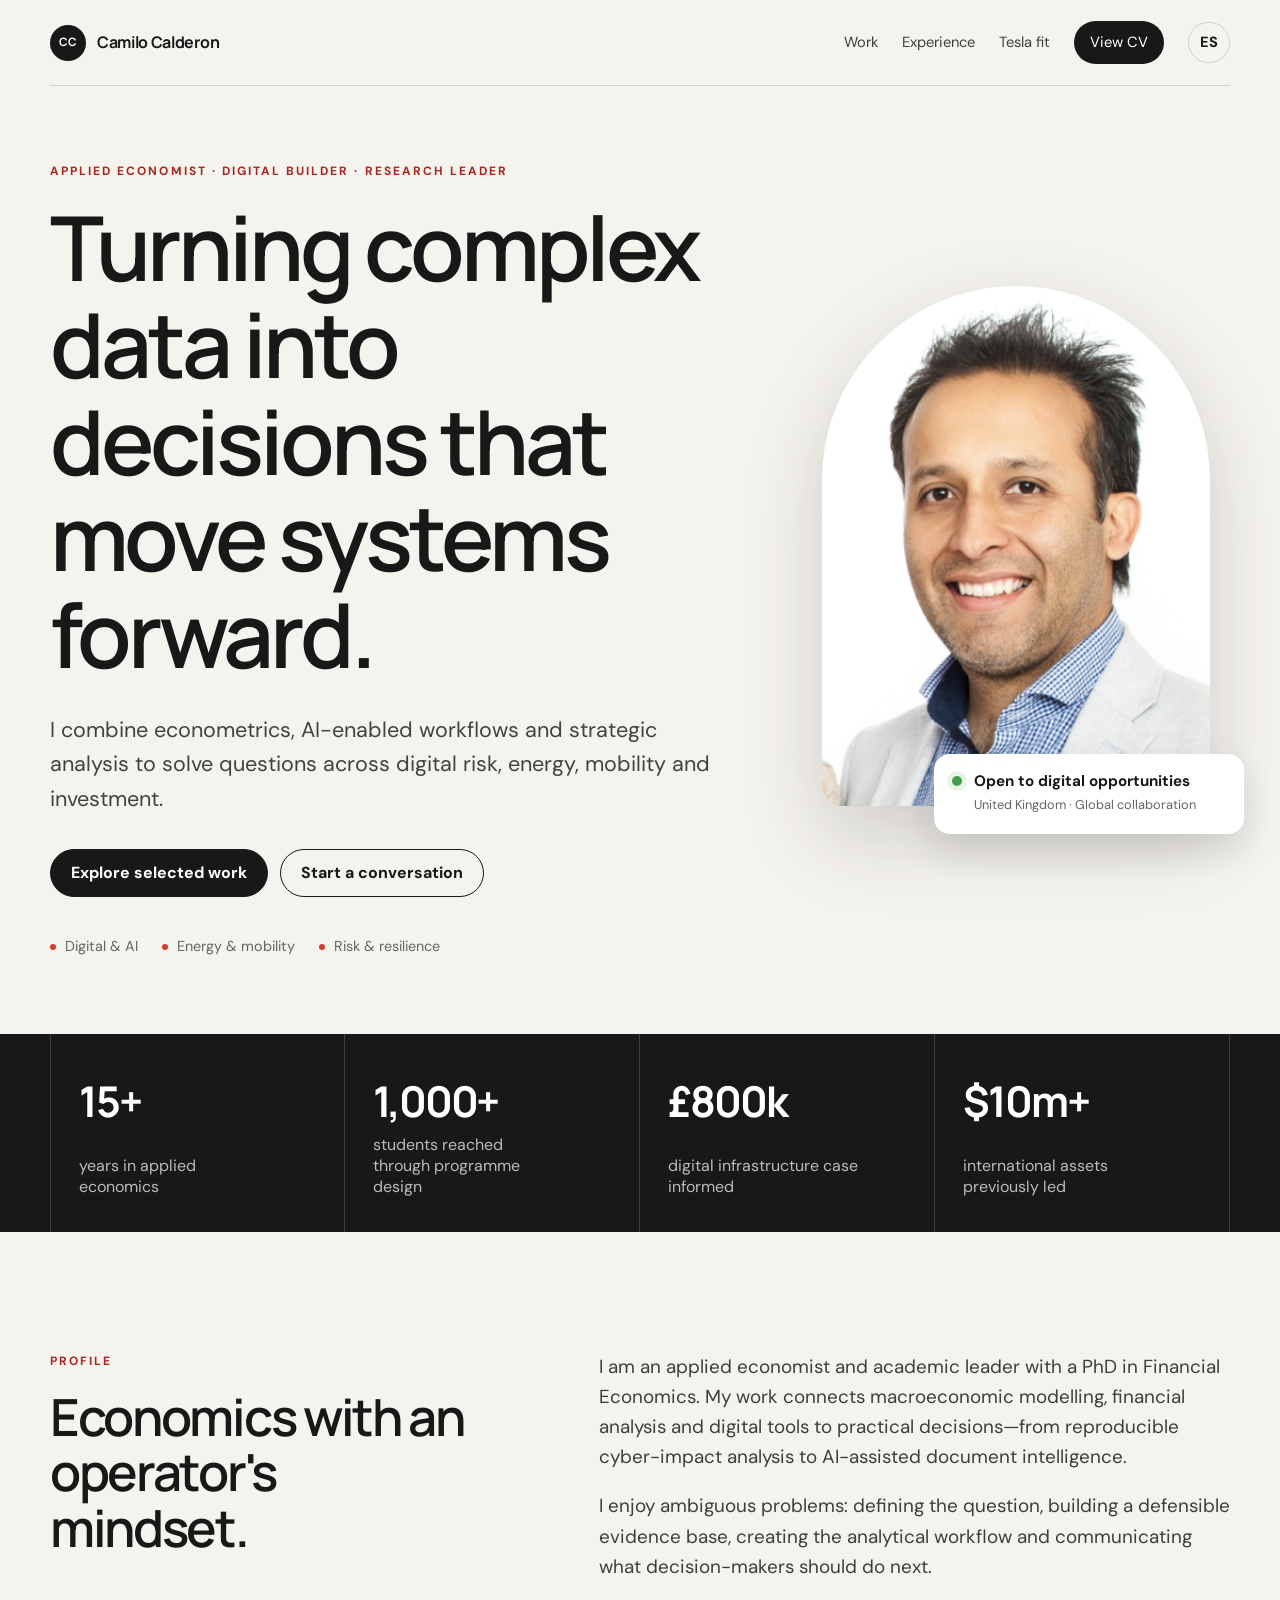
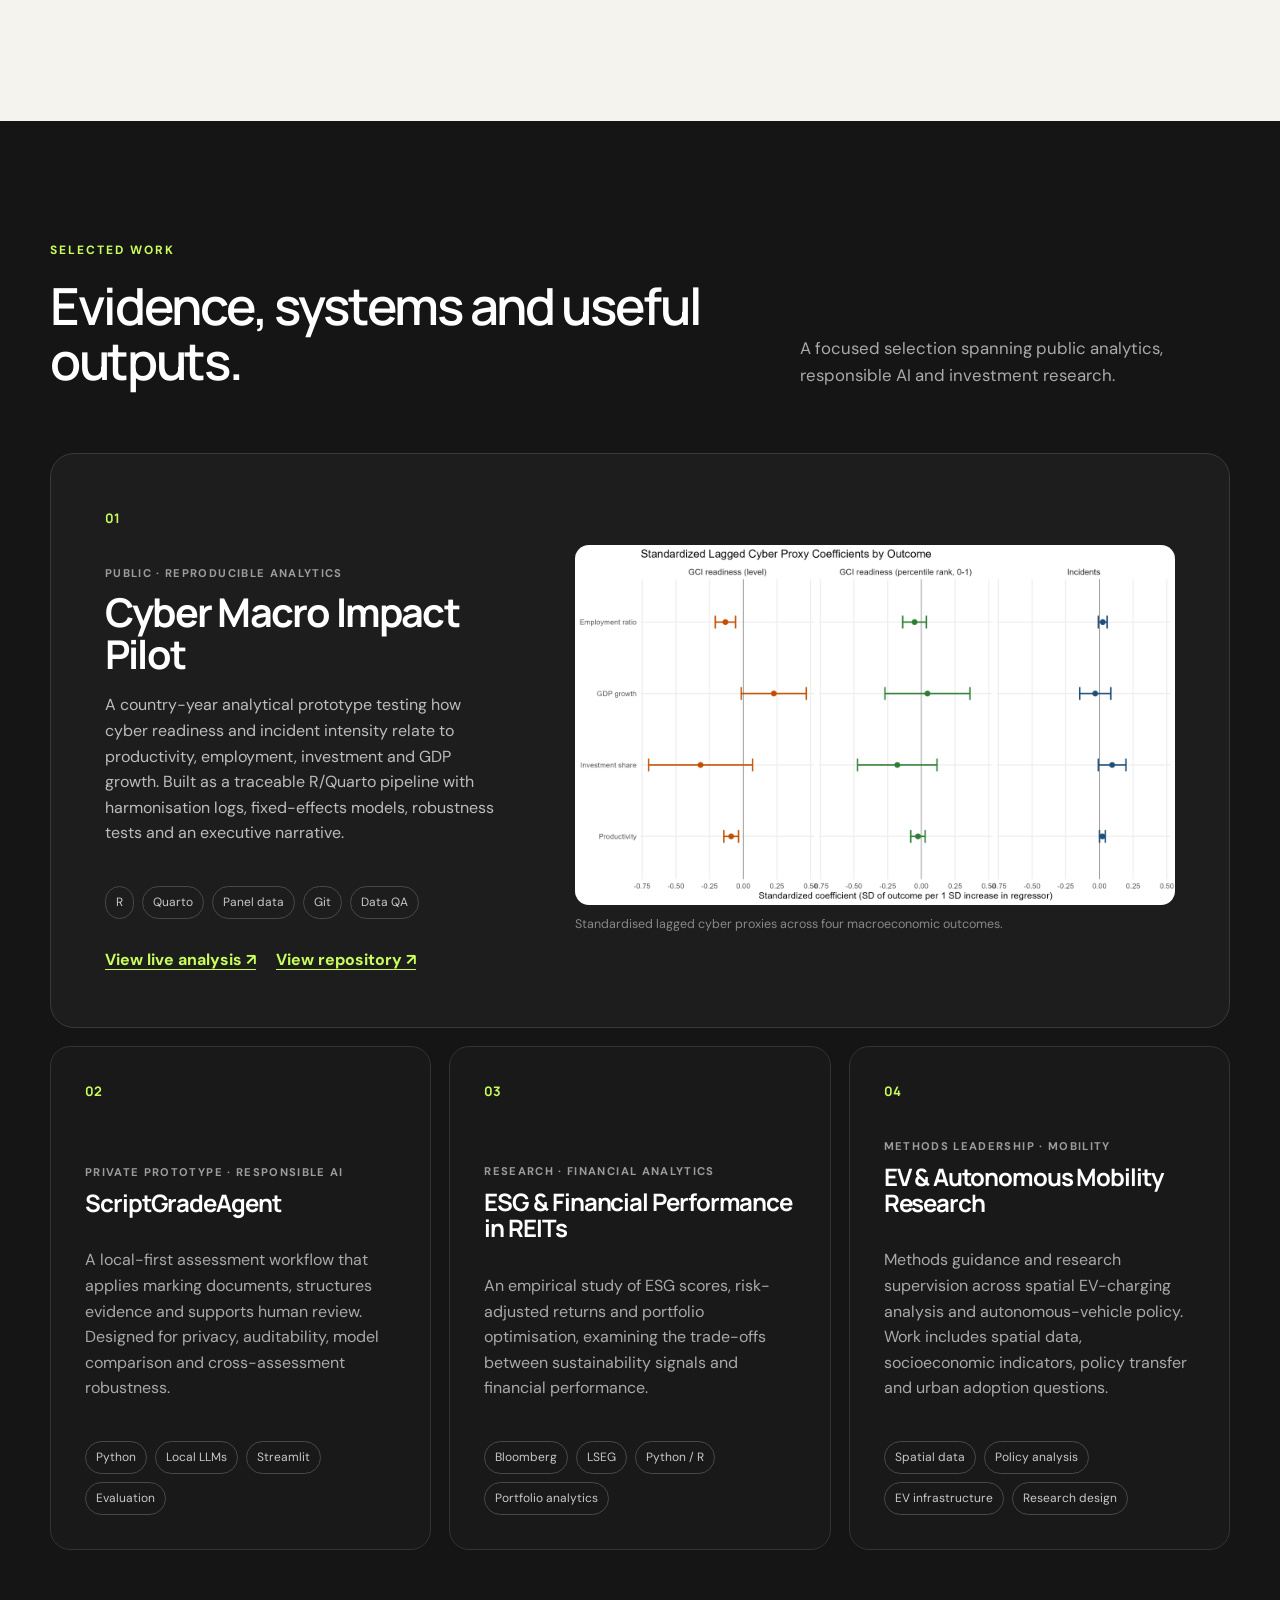
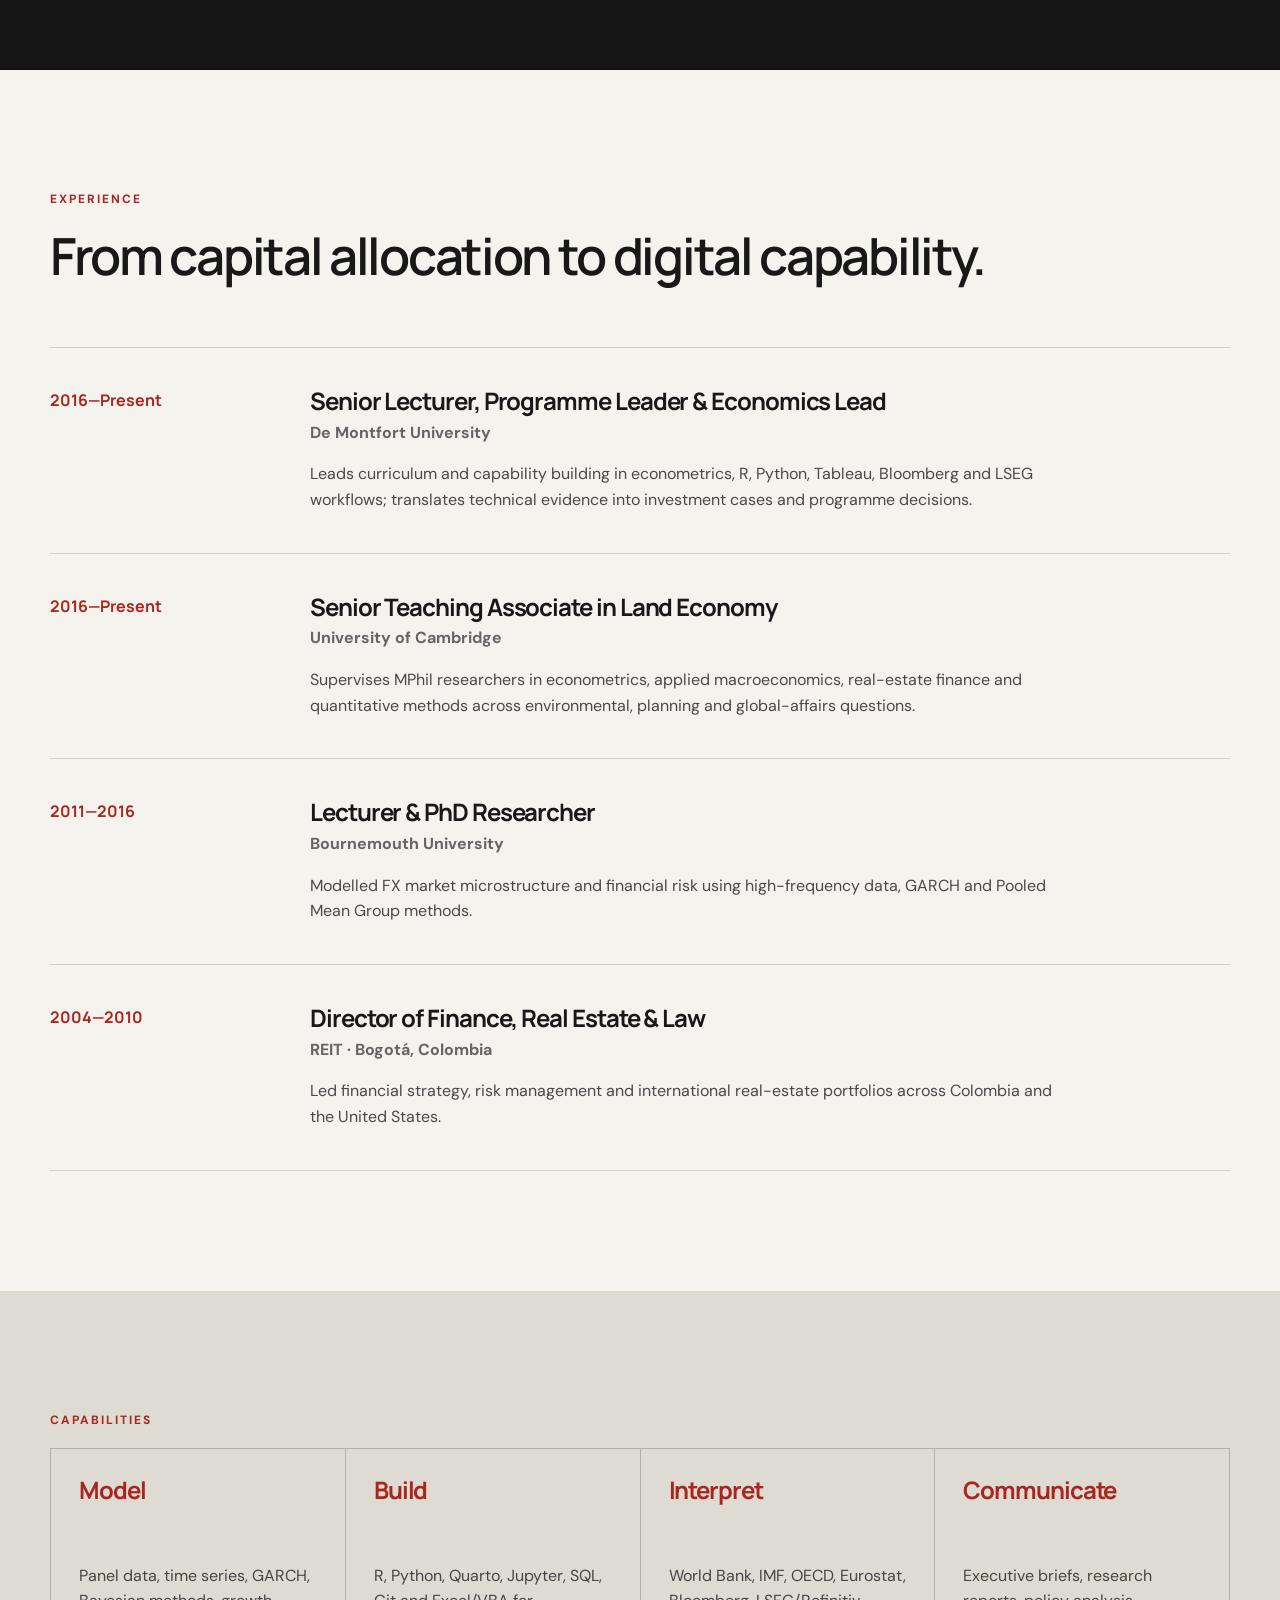
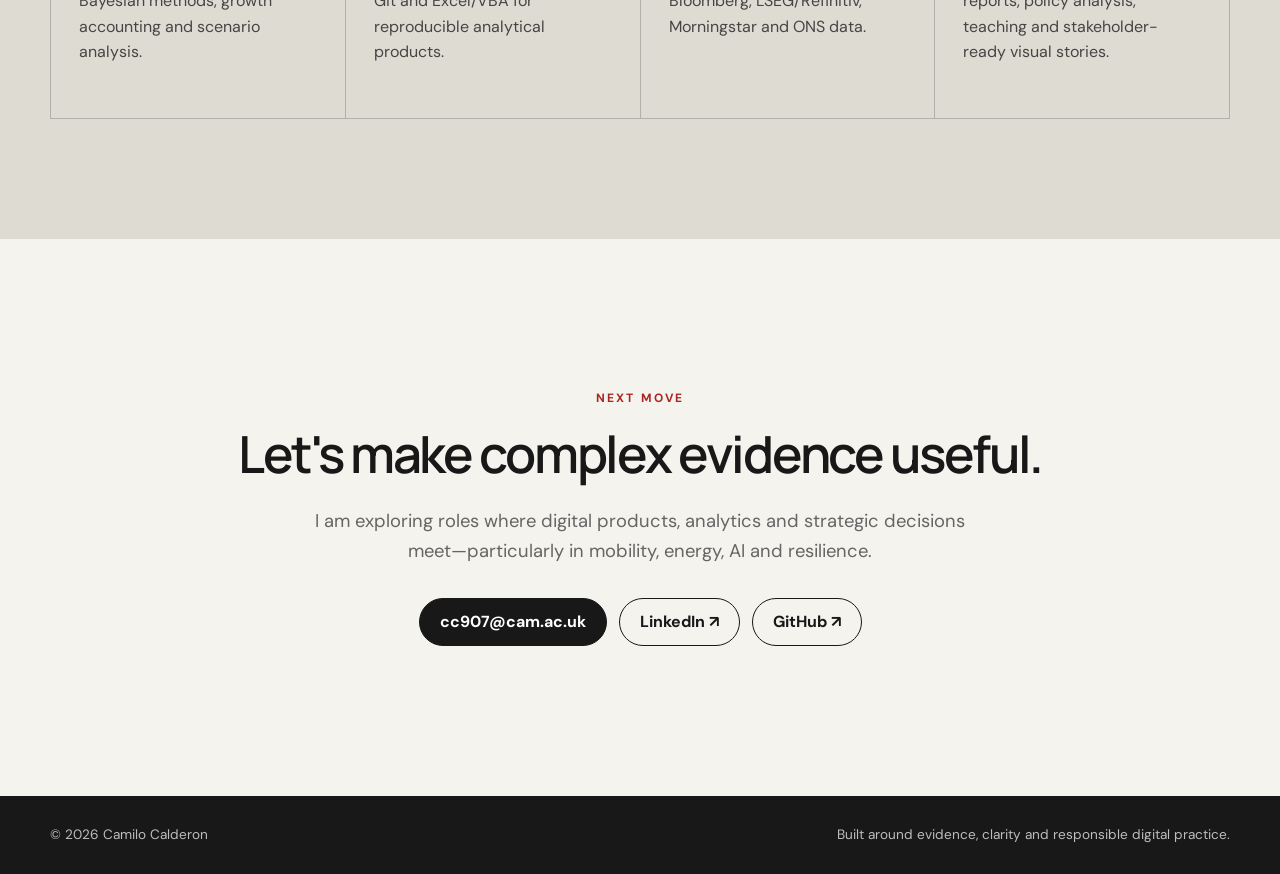
==== index.html @ b181915b "Publish digital portfolio" ====
<!doctype html>
<html lang="en">
<head>
  <meta charset="utf-8">
  <meta name="viewport" content="width=device-width, initial-scale=1">
  <meta name="description" content="Dr Camilo Calderon's portfolio in applied economics, digital analytics, AI, cyber resilience, energy and mobility.">
  <meta name="theme-color" content="#151515">
  <title>Dr Camilo Calderon | Applied Economics & Digital Analytics</title>
  <link rel="preconnect" href="https://fonts.googleapis.com">
  <link rel="preconnect" href="https://fonts.gstatic.com" crossorigin>
  <link href="https://fonts.googleapis.com/css2?family=DM+Sans:wght@400;500;600;700&family=Manrope:wght@500;600;700&display=swap" rel="stylesheet">
  <link rel="stylesheet" href="styles.css">
  <script src="script.js" defer></script>
</head>
<body>
  <a class="skip-link" href="#main">Skip to content</a>
  <header class="site-header">
    <a class="wordmark" href="index.html" aria-label="Camilo Calderon home"><span>CC</span> Camilo Calderon</a>
    <nav aria-label="Primary navigation">
      <a href="#work" data-en="Work" data-es="Proyectos">Work</a>
      <a href="#experience" data-en="Experience" data-es="Experiencia">Experience</a>
      <a href="tesla.html" data-en="Tesla fit" data-es="Perfil para Tesla">Tesla fit</a>
      <a class="nav-cta" href="assets/camilo-calderon-digital-cv.pdf" target="_blank" rel="noopener" data-en="View CV" data-es="Ver CV">View CV</a>
      <button class="language-toggle" type="button" aria-label="Switch language" data-language-toggle>ES</button>
    </nav>
  </header>

  <main id="main">
    <section class="hero shell">
      <div class="hero-copy reveal">
        <p class="eyebrow" data-en="Applied economist · Digital builder · Research leader" data-es="Economista aplicado · Creador digital · Líder de investigación">Applied economist · Digital builder · Research leader</p>
        <h1 data-en="Turning complex data into decisions that move systems forward." data-es="Convierto datos complejos en decisiones que hacen avanzar los sistemas.">Turning complex data into decisions that move systems forward.</h1>
        <p class="hero-intro" data-en="I combine econometrics, AI-enabled workflows and strategic analysis to solve questions across digital risk, energy, mobility and investment." data-es="Combino econometría, flujos de trabajo con IA y análisis estratégico para resolver retos de riesgo digital, energía, movilidad e inversión.">I combine econometrics, AI-enabled workflows and strategic analysis to solve questions across digital risk, energy, mobility and investment.</p>
        <div class="button-row">
          <a class="button primary" href="#work" data-en="Explore selected work" data-es="Explorar proyectos">Explore selected work</a>
          <a class="button secondary" href="mailto:cc907@cam.ac.uk" data-en="Start a conversation" data-es="Iniciar una conversación">Start a conversation</a>
        </div>
        <ul class="signal-list" aria-label="Focus areas">
          <li data-en="Digital & AI" data-es="Digital e IA">Digital & AI</li>
          <li data-en="Energy & mobility" data-es="Energía y movilidad">Energy & mobility</li>
          <li data-en="Risk & resilience" data-es="Riesgo y resiliencia">Risk & resilience</li>
        </ul>
      </div>
      <div class="portrait-wrap reveal">
        <div class="portrait-frame">
          <img src="assets/camilo-calderon.png" alt="Portrait of Dr Camilo Calderon" width="732" height="976">
        </div>
        <div class="availability-card">
          <span class="status-dot" aria-hidden="true"></span>
          <div>
            <strong data-en="Open to digital opportunities" data-es="Disponible para oportunidades digitales">Open to digital opportunities</strong>
            <span data-en="United Kingdom · Global collaboration" data-es="Reino Unido · Colaboración global">United Kingdom · Global collaboration</span>
          </div>
        </div>
      </div>
    </section>

    <section class="proof-band" aria-label="Career highlights">
      <div class="shell proof-grid">
        <div><strong>15+</strong><span data-en="years in applied economics" data-es="años en economía aplicada">years in applied economics</span></div>
        <div><strong>1,000+</strong><span data-en="students reached through programme design" data-es="estudiantes alcanzados mediante diseño curricular">students reached through programme design</span></div>
        <div><strong>£800k</strong><span data-en="digital infrastructure case informed" data-es="caso de inversión digital respaldado">digital infrastructure case informed</span></div>
        <div><strong>$10m+</strong><span data-en="international assets previously led" data-es="activos internacionales gestionados">international assets previously led</span></div>
      </div>
    </section>

    <section class="section shell split-intro" id="about">
      <div>
        <p class="eyebrow" data-en="Profile" data-es="Perfil">Profile</p>
        <h2 data-en="Economics with an operator's mindset." data-es="Economía con mentalidad de ejecución.">Economics with an operator's mindset.</h2>
      </div>
      <div class="body-copy">
        <p data-en="I am an applied economist and academic leader with a PhD in Financial Economics. My work connects macroeconomic modelling, financial analysis and digital tools to practical decisions—from reproducible cyber-impact analysis to AI-assisted document intelligence." data-es="Soy economista aplicado y líder académico con doctorado en Economía Financiera. Mi trabajo conecta la modelización macroeconómica, el análisis financiero y las herramientas digitales con decisiones prácticas: desde análisis reproducibles del impacto cibernético hasta inteligencia documental asistida por IA.">I am an applied economist and academic leader with a PhD in Financial Economics. My work connects macroeconomic modelling, financial analysis and digital tools to practical decisions—from reproducible cyber-impact analysis to AI-assisted document intelligence.</p>
        <p data-en="I enjoy ambiguous problems: defining the question, building a defensible evidence base, creating the analytical workflow and communicating what decision-makers should do next." data-es="Disfruto los problemas ambiguos: definir la pregunta, construir una base de evidencia sólida, crear el flujo analítico y comunicar qué deberían hacer a continuación quienes toman decisiones.">I enjoy ambiguous problems: defining the question, building a defensible evidence base, creating the analytical workflow and communicating what decision-makers should do next.</p>
      </div>
    </section>

    <section class="section section-dark" id="work">
      <div class="shell">
        <div class="section-heading">
          <div>
            <p class="eyebrow" data-en="Selected work" data-es="Proyectos seleccionados">Selected work</p>
            <h2 data-en="Evidence, systems and useful outputs." data-es="Evidencia, sistemas y resultados útiles.">Evidence, systems and useful outputs.</h2>
          </div>
          <p data-en="A focused selection spanning public analytics, responsible AI and investment research." data-es="Una selección enfocada en análisis público, IA responsable e investigación de inversiones.">A focused selection spanning public analytics, responsible AI and investment research.</p>
        </div>

        <article class="featured-project">
          <div class="project-copy">
            <span class="project-number">01</span>
            <p class="project-kicker" data-en="Public · Reproducible analytics" data-es="Público · Análisis reproducible">Public · Reproducible analytics</p>
            <h3>Cyber Macro Impact Pilot</h3>
            <p data-en="A country-year analytical prototype testing how cyber readiness and incident intensity relate to productivity, employment, investment and GDP growth. Built as a traceable R/Quarto pipeline with harmonisation logs, fixed-effects models, robustness tests and an executive narrative." data-es="Un prototipo analítico por país y año que estudia cómo la preparación cibernética y la intensidad de incidentes se relacionan con productividad, empleo, inversión y crecimiento del PIB. Construido en R/Quarto con trazabilidad, modelos de efectos fijos, pruebas de robustez y narrativa ejecutiva.">A country-year analytical prototype testing how cyber readiness and incident intensity relate to productivity, employment, investment and GDP growth. Built as a traceable R/Quarto pipeline with harmonisation logs, fixed-effects models, robustness tests and an executive narrative.</p>
            <ul class="tag-list"><li>R</li><li>Quarto</li><li>Panel data</li><li>Git</li><li>Data QA</li></ul>
            <div class="text-links">
              <a href="https://calderon777.github.io/a-cyber-macro-impact-pilot/report.html" target="_blank" rel="noopener" data-en="View live analysis ↗" data-es="Ver análisis en línea ↗">View live analysis ↗</a>
              <a href="https://github.com/calderon777/a-cyber-macro-impact-pilot" target="_blank" rel="noopener" data-en="View repository ↗" data-es="Ver repositorio ↗">View repository ↗</a>
            </div>
          </div>
          <figure class="project-visual">
            <img src="assets/cyber-macro-coefficients.png" alt="Coefficient plot comparing cyber readiness and incidents with macroeconomic outcomes" loading="lazy">
            <figcaption data-en="Standardised lagged cyber proxies across four macroeconomic outcomes." data-es="Indicadores cibernéticos rezagados y estandarizados para cuatro resultados macroeconómicos.">Standardised lagged cyber proxies across four macroeconomic outcomes.</figcaption>
          </figure>
        </article>

        <div class="project-grid">
          <article class="project-card">
            <span class="project-number">02</span>
            <p class="project-kicker" data-en="Private prototype · Responsible AI" data-es="Prototipo privado · IA responsable">Private prototype · Responsible AI</p>
            <h3>ScriptGradeAgent</h3>
            <p data-en="A local-first assessment workflow that applies marking documents, structures evidence and supports human review. Designed for privacy, auditability, model comparison and cross-assessment robustness." data-es="Un flujo local de evaluación que aplica criterios de calificación, estructura evidencia y apoya la revisión humana. Diseñado para privacidad, auditabilidad, comparación de modelos y robustez entre evaluaciones.">A local-first assessment workflow that applies marking documents, structures evidence and supports human review. Designed for privacy, auditability, model comparison and cross-assessment robustness.</p>
            <ul class="tag-list"><li>Python</li><li>Local LLMs</li><li>Streamlit</li><li>Evaluation</li></ul>
          </article>
          <article class="project-card">
            <span class="project-number">03</span>
            <p class="project-kicker" data-en="Research · Financial analytics" data-es="Investigación · Análisis financiero">Research · Financial analytics</p>
            <h3 data-en="ESG & Financial Performance in REITs" data-es="ESG y desempeño financiero en REITs">ESG & Financial Performance in REITs</h3>
            <p data-en="An empirical study of ESG scores, risk-adjusted returns and portfolio optimisation, examining the trade-offs between sustainability signals and financial performance." data-es="Un estudio empírico sobre puntuaciones ESG, rendimientos ajustados por riesgo y optimización de portafolios, que examina los compromisos entre sostenibilidad y desempeño financiero.">An empirical study of ESG scores, risk-adjusted returns and portfolio optimisation, examining the trade-offs between sustainability signals and financial performance.</p>
            <ul class="tag-list"><li>Bloomberg</li><li>LSEG</li><li>Python / R</li><li>Portfolio analytics</li></ul>
          </article>
          <article class="project-card">
            <span class="project-number">04</span>
            <p class="project-kicker" data-en="Methods leadership · Mobility" data-es="Liderazgo metodológico · Movilidad">Methods leadership · Mobility</p>
            <h3 data-en="EV & Autonomous Mobility Research" data-es="Investigación en vehículos eléctricos y movilidad autónoma">EV & Autonomous Mobility Research</h3>
            <p data-en="Methods guidance and research supervision across spatial EV-charging analysis and autonomous-vehicle policy. Work includes spatial data, socioeconomic indicators, policy transfer and urban adoption questions." data-es="Orientación metodológica y supervisión de investigación sobre análisis espacial de carga de vehículos eléctricos y políticas de vehículos autónomos. Incluye datos espaciales, indicadores socioeconómicos, transferencia de políticas y adopción urbana.">Methods guidance and research supervision across spatial EV-charging analysis and autonomous-vehicle policy. Work includes spatial data, socioeconomic indicators, policy transfer and urban adoption questions.</p>
            <ul class="tag-list"><li>Spatial data</li><li>Policy analysis</li><li>EV infrastructure</li><li>Research design</li></ul>
          </article>
        </div>
      </div>
    </section>

    <section class="section shell" id="experience">
      <div class="section-heading light-heading">
        <div>
          <p class="eyebrow" data-en="Experience" data-es="Experiencia">Experience</p>
          <h2 data-en="From capital allocation to digital capability." data-es="De la asignación de capital a la capacidad digital.">From capital allocation to digital capability.</h2>
        </div>
      </div>
      <div class="timeline">
        <article>
          <div class="timeline-date">2016—<span data-en="Present" data-es="Actualidad">Present</span></div>
          <div><h3 data-en="Senior Lecturer, Programme Leader & Economics Lead" data-es="Profesor titular, director de programa y líder de Economía">Senior Lecturer, Programme Leader & Economics Lead</h3><p>De Montfort University</p><p data-en="Leads curriculum and capability building in econometrics, R, Python, Tableau, Bloomberg and LSEG workflows; translates technical evidence into investment cases and programme decisions." data-es="Lidera el diseño curricular y el desarrollo de capacidades en econometría, R, Python, Tableau, Bloomberg y LSEG; convierte evidencia técnica en casos de inversión y decisiones de programa.">Leads curriculum and capability building in econometrics, R, Python, Tableau, Bloomberg and LSEG workflows; translates technical evidence into investment cases and programme decisions.</p></div>
        </article>
        <article>
          <div class="timeline-date">2016—<span data-en="Present" data-es="Actualidad">Present</span></div>
          <div><h3 data-en="Senior Teaching Associate in Land Economy" data-es="Profesor asociado sénior en Economía del Suelo">Senior Teaching Associate in Land Economy</h3><p>University of Cambridge</p><p data-en="Supervises MPhil researchers in econometrics, applied macroeconomics, real-estate finance and quantitative methods across environmental, planning and global-affairs questions." data-es="Supervisa investigadores de MPhil en econometría, macroeconomía aplicada, finanzas inmobiliarias y métodos cuantitativos en temas ambientales, urbanos y globales.">Supervises MPhil researchers in econometrics, applied macroeconomics, real-estate finance and quantitative methods across environmental, planning and global-affairs questions.</p></div>
        </article>
        <article>
          <div class="timeline-date">2011—2016</div>
          <div><h3 data-en="Lecturer & PhD Researcher" data-es="Profesor e investigador doctoral">Lecturer & PhD Researcher</h3><p>Bournemouth University</p><p data-en="Modelled FX market microstructure and financial risk using high-frequency data, GARCH and Pooled Mean Group methods." data-es="Modeló microestructura de mercados cambiarios y riesgo financiero con datos de alta frecuencia y métodos GARCH y Pooled Mean Group.">Modelled FX market microstructure and financial risk using high-frequency data, GARCH and Pooled Mean Group methods.</p></div>
        </article>
        <article>
          <div class="timeline-date">2004—2010</div>
          <div><h3 data-en="Director of Finance, Real Estate & Law" data-es="Director de Finanzas, Bienes Raíces y Asuntos Legales">Director of Finance, Real Estate & Law</h3><p>REIT · Bogotá, Colombia</p><p data-en="Led financial strategy, risk management and international real-estate portfolios across Colombia and the United States." data-es="Lideró estrategia financiera, gestión de riesgos y portafolios inmobiliarios internacionales en Colombia y Estados Unidos.">Led financial strategy, risk management and international real-estate portfolios across Colombia and the United States.</p></div>
        </article>
      </div>
    </section>

    <section class="section capability-section">
      <div class="shell">
        <p class="eyebrow" data-en="Capabilities" data-es="Capacidades">Capabilities</p>
        <div class="capability-grid">
          <div><h3 data-en="Model" data-es="Modelar">Model</h3><p data-en="Panel data, time series, GARCH, Bayesian methods, growth accounting and scenario analysis." data-es="Datos de panel, series de tiempo, GARCH, métodos bayesianos, contabilidad del crecimiento y análisis de escenarios.">Panel data, time series, GARCH, Bayesian methods, growth accounting and scenario analysis.</p></div>
          <div><h3 data-en="Build" data-es="Construir">Build</h3><p data-en="R, Python, Quarto, Jupyter, SQL, Git and Excel/VBA for reproducible analytical products." data-es="R, Python, Quarto, Jupyter, SQL, Git y Excel/VBA para productos analíticos reproducibles.">R, Python, Quarto, Jupyter, SQL, Git and Excel/VBA for reproducible analytical products.</p></div>
          <div><h3 data-en="Interpret" data-es="Interpretar">Interpret</h3><p data-en="World Bank, IMF, OECD, Eurostat, Bloomberg, LSEG/Refinitiv, Morningstar and ONS data." data-es="Datos del Banco Mundial, FMI, OCDE, Eurostat, Bloomberg, LSEG/Refinitiv, Morningstar y ONS.">World Bank, IMF, OECD, Eurostat, Bloomberg, LSEG/Refinitiv, Morningstar and ONS data.</p></div>
          <div><h3 data-en="Communicate" data-es="Comunicar">Communicate</h3><p data-en="Executive briefs, research reports, policy analysis, teaching and stakeholder-ready visual stories." data-es="Informes ejecutivos, investigación, análisis de políticas, docencia y narrativas visuales para grupos de interés.">Executive briefs, research reports, policy analysis, teaching and stakeholder-ready visual stories.</p></div>
        </div>
      </div>
    </section>

    <section class="contact-section shell" id="contact">
      <p class="eyebrow" data-en="Next move" data-es="Próximo paso">Next move</p>
      <h2 data-en="Let's make complex evidence useful." data-es="Hagamos útil la evidencia compleja.">Let's make complex evidence useful.</h2>
      <p data-en="I am exploring roles where digital products, analytics and strategic decisions meet—particularly in mobility, energy, AI and resilience." data-es="Busco oportunidades donde converjan productos digitales, análisis y decisiones estratégicas, especialmente en movilidad, energía, IA y resiliencia.">I am exploring roles where digital products, analytics and strategic decisions meet—particularly in mobility, energy, AI and resilience.</p>
      <div class="button-row centered">
        <a class="button primary" href="mailto:cc907@cam.ac.uk">cc907@cam.ac.uk</a>
        <a class="button secondary" href="https://uk.linkedin.com/in/dr-camilo-calderon-morales-144ba595" target="_blank" rel="noopener">LinkedIn ↗</a>
        <a class="button secondary" href="https://github.com/calderon777" target="_blank" rel="noopener">GitHub ↗</a>
      </div>
    </section>
  </main>

  <footer>
    <div class="shell"><span>© <span data-current-year></span> Camilo Calderon</span><span data-en="Built around evidence, clarity and responsible digital practice." data-es="Construido con evidencia, claridad y práctica digital responsable.">Built around evidence, clarity and responsible digital practice.</span></div>
  </footer>
</body>
</html>
---- styles.css ----
:root {
  --ink: #181818;
  --muted: #656565;
  --paper: #f5f3ee;
  --white: #fff;
  --line: rgba(24, 24, 24, .16);
  --red: #d43b32;
  --red-dark: #a92520;
  --lime: #c9ff5c;
  --shell: min(1180px, calc(100vw - 48px));
}

* { box-sizing: border-box; }
html { scroll-behavior: smooth; }
body { margin: 0; color: var(--ink); background: var(--paper); font-family: "DM Sans", Arial, sans-serif; line-height: 1.6; }
img { max-width: 100%; display: block; }
a { color: inherit; }
button, a { -webkit-tap-highlight-color: transparent; }
.shell { width: var(--shell); margin-inline: auto; }
.skip-link { position: fixed; left: 16px; top: -100px; z-index: 100; background: var(--ink); color: white; padding: 10px 14px; }
.skip-link:focus { top: 16px; }

.site-header { width: var(--shell); margin: 0 auto; min-height: 86px; display: flex; align-items: center; justify-content: space-between; gap: 24px; border-bottom: 1px solid var(--line); }
.wordmark { display: flex; align-items: center; gap: 11px; font-family: "Manrope", sans-serif; font-weight: 700; text-decoration: none; letter-spacing: -.02em; }
.wordmark span { width: 36px; aspect-ratio: 1; display: grid; place-items: center; color: white; background: var(--ink); border-radius: 50%; font-size: .72rem; letter-spacing: .04em; }
nav { display: flex; align-items: center; gap: 24px; font-size: .92rem; }
nav a { text-decoration: none; color: #3f3f3f; }
nav a:hover, nav a.active { color: var(--ink); }
.nav-cta { padding: 10px 16px; background: var(--ink); color: white !important; border-radius: 999px; }
.language-toggle { border: 1px solid var(--line); background: transparent; color: var(--ink); border-radius: 999px; padding: 8px 11px; cursor: pointer; font: inherit; font-weight: 700; }

.hero { min-height: 720px; display: grid; grid-template-columns: minmax(0, 1.15fr) minmax(320px, .7fr); gap: 8vw; align-items: center; padding-block: 76px; }
.eyebrow { margin: 0 0 18px; text-transform: uppercase; letter-spacing: .17em; font-size: .75rem; font-weight: 700; color: var(--red-dark); }
h1, h2, h3 { font-family: "Manrope", sans-serif; line-height: 1.08; letter-spacing: -.045em; }
h1 { margin: 0; max-width: 830px; font-size: clamp(3.2rem, 7vw, 6.8rem); font-weight: 600; }
h2 { margin: 0; font-size: clamp(2.35rem, 4vw, 4.5rem); font-weight: 600; }
h3 { margin: 0; font-size: 1.5rem; }
.hero-intro { margin: 30px 0 0; max-width: 710px; font-size: clamp(1.1rem, 1.7vw, 1.35rem); color: #424242; }
.button-row { display: flex; flex-wrap: wrap; gap: 12px; margin-top: 32px; }
.button { display: inline-flex; align-items: center; justify-content: center; min-height: 48px; padding: 0 20px; border: 1px solid var(--ink); border-radius: 999px; text-decoration: none; font-weight: 700; transition: .2s ease; }
.button:hover { transform: translateY(-2px); }
.button.primary { background: var(--ink); color: white; }
.button.primary:hover { background: var(--red-dark); border-color: var(--red-dark); }
.button.secondary { background: transparent; }
.signal-list { display: flex; flex-wrap: wrap; gap: 12px 24px; list-style: none; padding: 0; margin: 38px 0 0; color: var(--muted); font-size: .9rem; }
.signal-list li::before { content: ""; display: inline-block; width: 6px; height: 6px; margin-right: 9px; background: var(--red); border-radius: 50%; vertical-align: 1px; }
.portrait-wrap { position: relative; padding: 0 20px 28px 0; }
.portrait-frame { overflow: hidden; border-radius: 220px 220px 22px 22px; background: #dedbd4; box-shadow: 0 30px 80px rgba(40, 34, 25, .18); }
.portrait-frame img { width: 100%; height: 520px; object-fit: cover; object-position: center top; filter: saturate(.82); }
.availability-card { position: absolute; right: -14px; bottom: 0; width: min(310px, 88%); background: white; padding: 18px; border-radius: 16px; box-shadow: 0 16px 40px rgba(20,20,20,.14); display: flex; gap: 12px; align-items: flex-start; }
.availability-card strong, .availability-card span { display: block; }
.availability-card strong { font-size: .95rem; line-height: 1.3; }
.availability-card span { color: var(--muted); font-size: .8rem; margin-top: 4px; }
.status-dot { width: 10px; height: 10px; flex: 0 0 auto; margin-top: 5px; background: #43a047; border-radius: 50%; box-shadow: 0 0 0 5px rgba(67,160,71,.12); }

.proof-band { background: var(--ink); color: white; }
.proof-grid { display: grid; grid-template-columns: repeat(4, 1fr); }
.proof-grid > div { min-height: 174px; padding: 34px 28px; display: flex; flex-direction: column; justify-content: space-between; border-right: 1px solid rgba(255,255,255,.16); }
.proof-grid > div:first-child { border-left: 1px solid rgba(255,255,255,.16); }
.proof-grid strong { font-family: "Manrope", sans-serif; font-size: 2.65rem; letter-spacing: -.05em; }
.proof-grid span { color: #bbb; line-height: 1.3; max-width: 190px; }

.section { padding-block: 120px; }
.split-intro { display: grid; grid-template-columns: .8fr 1.2fr; gap: 10vw; }
.body-copy { max-width: 710px; font-size: 1.18rem; color: #3e3e3e; }
.body-copy p:first-child { margin-top: 0; }
.section-dark { background: #151515; color: white; }
.section-dark .eyebrow { color: var(--lime); }
.section-heading { display: flex; justify-content: space-between; align-items: flex-end; gap: 60px; margin-bottom: 64px; }
.section-heading > p { max-width: 430px; margin: 0; color: #aaa; font-size: 1.05rem; }
.light-heading > p { color: var(--muted); }

.featured-project { display: grid; grid-template-columns: .8fr 1.2fr; gap: 70px; padding: 54px; border: 1px solid #393939; border-radius: 24px; background: #1d1d1d; }
.project-copy { display: flex; flex-direction: column; align-items: flex-start; }
.project-number { color: var(--lime); font-family: "Manrope", sans-serif; font-size: .82rem; font-weight: 700; }
.project-kicker { margin: auto 0 8px; padding-top: 36px; color: #9c9c9c; text-transform: uppercase; letter-spacing: .12em; font-size: .7rem; font-weight: 700; }
.featured-project h3 { font-size: clamp(2rem, 3.1vw, 3.4rem); }
.featured-project p:not(.project-kicker) { color: #bcbcbc; }
.project-visual { margin: 0; align-self: center; }
.project-visual img { width: 100%; background: white; border-radius: 14px; }
.project-visual figcaption { margin-top: 10px; color: #888; font-size: .78rem; }
.tag-list { display: flex; flex-wrap: wrap; gap: 8px; list-style: none; padding: 0; margin: 24px 0 0; }
.tag-list li { border: 1px solid #484848; border-radius: 999px; padding: 6px 10px; color: #c8c8c8; font-size: .75rem; }
.text-links { display: flex; flex-wrap: wrap; gap: 20px; margin-top: 28px; }
.text-links a { color: var(--lime); text-underline-offset: 4px; font-weight: 700; }
.project-grid { display: grid; grid-template-columns: repeat(3, 1fr); gap: 18px; margin-top: 18px; }
.project-card { min-height: 420px; padding: 34px; border: 1px solid #333; border-radius: 20px; display: flex; flex-direction: column; background: #191919; }
.project-card .project-kicker { margin-top: auto; }
.project-card h3 { margin-bottom: 16px; }
.project-card p:not(.project-kicker) { color: #a9a9a9; }

.timeline { border-top: 1px solid var(--line); }
.timeline article { display: grid; grid-template-columns: 200px 1fr; gap: 60px; padding: 40px 0; border-bottom: 1px solid var(--line); }
.timeline-date { font-family: "Manrope", sans-serif; color: var(--red-dark); font-weight: 700; }
.timeline h3 { margin-bottom: 6px; }
.timeline article div:nth-child(2) > p:first-of-type { margin: 0 0 16px; color: var(--muted); font-weight: 700; }
.timeline article div:nth-child(2) > p:last-child { max-width: 760px; margin-bottom: 0; color: #494949; }

.capability-section { background: #dedbd3; }
.capability-grid { display: grid; grid-template-columns: repeat(4, 1fr); gap: 0; border-top: 1px solid rgba(24,24,24,.22); border-left: 1px solid rgba(24,24,24,.22); }
.capability-grid > div { min-height: 270px; padding: 28px; border-right: 1px solid rgba(24,24,24,.22); border-bottom: 1px solid rgba(24,24,24,.22); }
.capability-grid h3 { margin-bottom: 60px; color: var(--red-dark); }
.capability-grid p { color: #454545; }

.contact-section { padding-block: 150px; text-align: center; }
.contact-section h2 { max-width: 860px; margin-inline: auto; }
.contact-section > p:not(.eyebrow) { max-width: 690px; margin: 26px auto 0; color: var(--muted); font-size: 1.15rem; }
.centered { justify-content: center; }
footer { padding-block: 28px; background: var(--ink); color: #bdbdbd; font-size: .85rem; }
footer .shell { display: flex; justify-content: space-between; gap: 24px; }

.target-hero { min-height: 720px; display: flex; flex-direction: column; justify-content: center; padding-block: 90px; }
.target-hero h1 { max-width: 1050px; font-size: clamp(3.6rem, 7.5vw, 7.6rem); }
.target-hero > p:not(.eyebrow) { max-width: 760px; font-size: 1.3rem; color: #474747; }
.fit-section { background: white; }
.fit-grid { display: grid; grid-template-columns: repeat(2, 1fr); border-top: 1px solid var(--line); border-left: 1px solid var(--line); }
.fit-grid article { min-height: 360px; padding: 38px; border-right: 1px solid var(--line); border-bottom: 1px solid var(--line); display: flex; flex-direction: column; }
.fit-grid article > span { color: var(--red); font-weight: 700; }
.fit-grid h3 { margin: auto 0 14px; font-size: 2rem; }
.fit-grid p { color: var(--muted); }
.fit-grid strong { display: block; margin-top: 16px; font-size: .86rem; }
.evidence-section { padding-top: 120px; }
.evidence-grid { display: grid; grid-template-columns: repeat(4, 1fr); gap: 30px; }
.evidence-item { border-top: 3px solid var(--ink); padding-top: 24px; }
.evidence-item > span { color: var(--red); font-weight: 700; }
.evidence-item h3 { margin: 56px 0 18px; }
.evidence-item p { color: var(--muted); }
.target-close { padding-block: 140px; text-align: center; background: var(--ink); color: white; }
.target-close .eyebrow { color: var(--lime); }
.target-close blockquote { max-width: 1000px; margin: 0 auto; font-family: "Manrope", sans-serif; font-size: clamp(2.3rem, 4.8vw, 5.1rem); line-height: 1.08; letter-spacing: -.05em; }
.target-close .button.primary { background: var(--lime); border-color: var(--lime); color: var(--ink); }
.target-close .button.secondary { color: white; border-color: #777; }

.reveal { animation: enter .7s ease both; }
.portrait-wrap.reveal { animation-delay: .12s; }
@keyframes enter { from { opacity: 0; transform: translateY(16px); } to { opacity: 1; transform: translateY(0); } }
@media (prefers-reduced-motion: reduce) { html { scroll-behavior: auto; } .reveal { animation: none; } .button { transition: none; } }

@media (max-width: 940px) {
  :root { --shell: min(100% - 32px, 760px); }
  .site-header { min-height: 74px; }
  nav a:not(.nav-cta) { display: none; }
  nav { gap: 10px; }
  .hero { min-height: auto; grid-template-columns: 1fr; gap: 64px; padding-block: 70px; }
  .portrait-wrap { max-width: 510px; }
  .proof-grid { grid-template-columns: repeat(2, 1fr); }
  .split-intro, .featured-project { grid-template-columns: 1fr; }
  .featured-project { gap: 42px; padding: 34px; }
  .project-grid { grid-template-columns: 1fr; }
  .project-card { min-height: 330px; }
  .capability-grid, .evidence-grid { grid-template-columns: repeat(2, 1fr); }
  .fit-grid { grid-template-columns: 1fr; }
}

@media (max-width: 620px) {
  :root { --shell: calc(100% - 24px); }
  .wordmark { font-size: .88rem; }
  .wordmark span { width: 32px; }
  .nav-cta { display: none; }
  h1 { font-size: clamp(2.8rem, 14vw, 4.4rem); }
  h2 { font-size: 2.45rem; }
  .hero { padding-block: 54px 70px; }
  .portrait-frame img { height: 440px; }
  .availability-card { right: 0; }
  .proof-grid { grid-template-columns: 1fr; }
  .proof-grid > div { min-height: 130px; border-left: 1px solid rgba(255,255,255,.16); border-bottom: 1px solid rgba(255,255,255,.16); }
  .section { padding-block: 82px; }
  .section-heading { display: block; margin-bottom: 44px; }
  .section-heading > p { margin-top: 22px; }
  .featured-project { padding: 24px; }
  .project-card { padding: 26px; }
  .timeline article { grid-template-columns: 1fr; gap: 16px; padding: 32px 0; }
  .capability-grid, .evidence-grid { grid-template-columns: 1fr; }
  .capability-grid > div { min-height: 220px; }
  .capability-grid h3 { margin-bottom: 38px; }
  .contact-section { padding-block: 100px; }
  footer .shell { flex-direction: column; }
  .target-hero { min-height: 650px; }
  .target-hero h1 { font-size: 2.35rem; letter-spacing: -.04em; overflow-wrap: break-word; }
  .fit-grid article { min-height: 320px; padding: 28px; }
  .target-close { padding-block: 100px; }
}
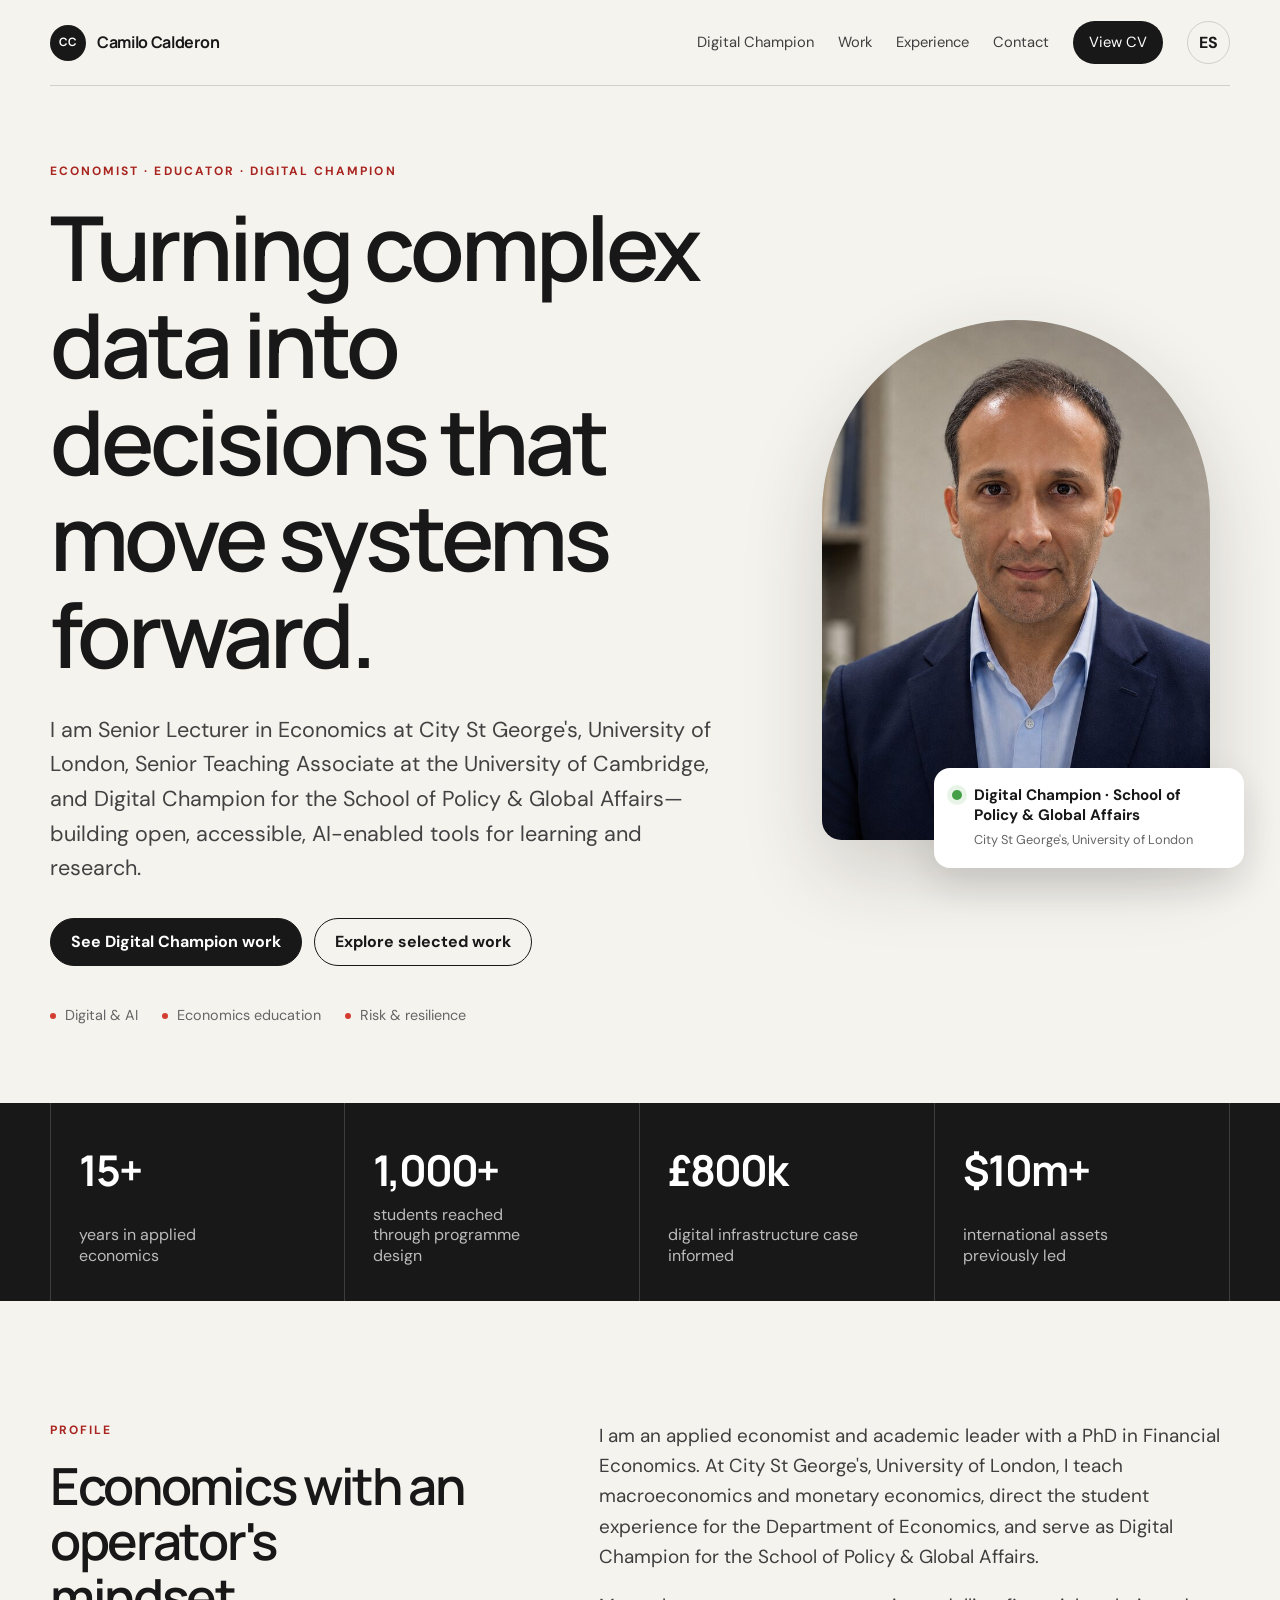
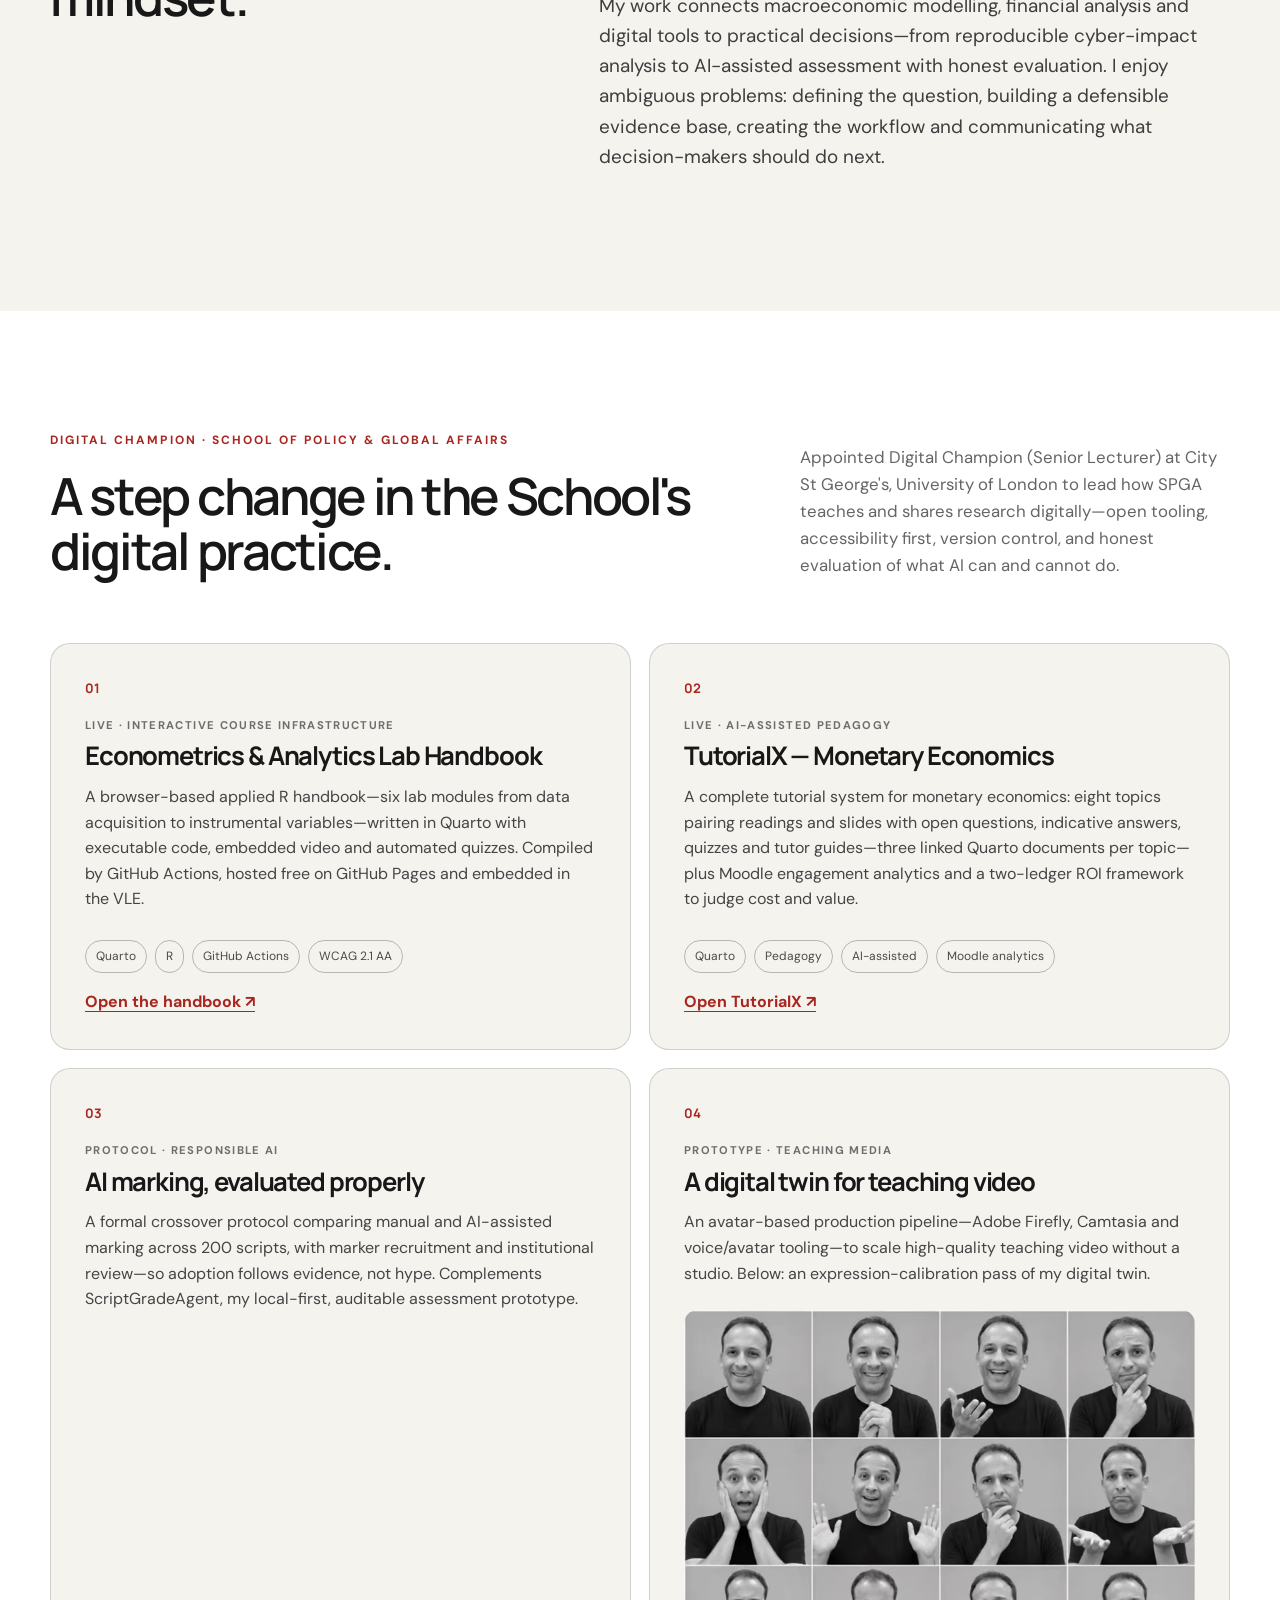
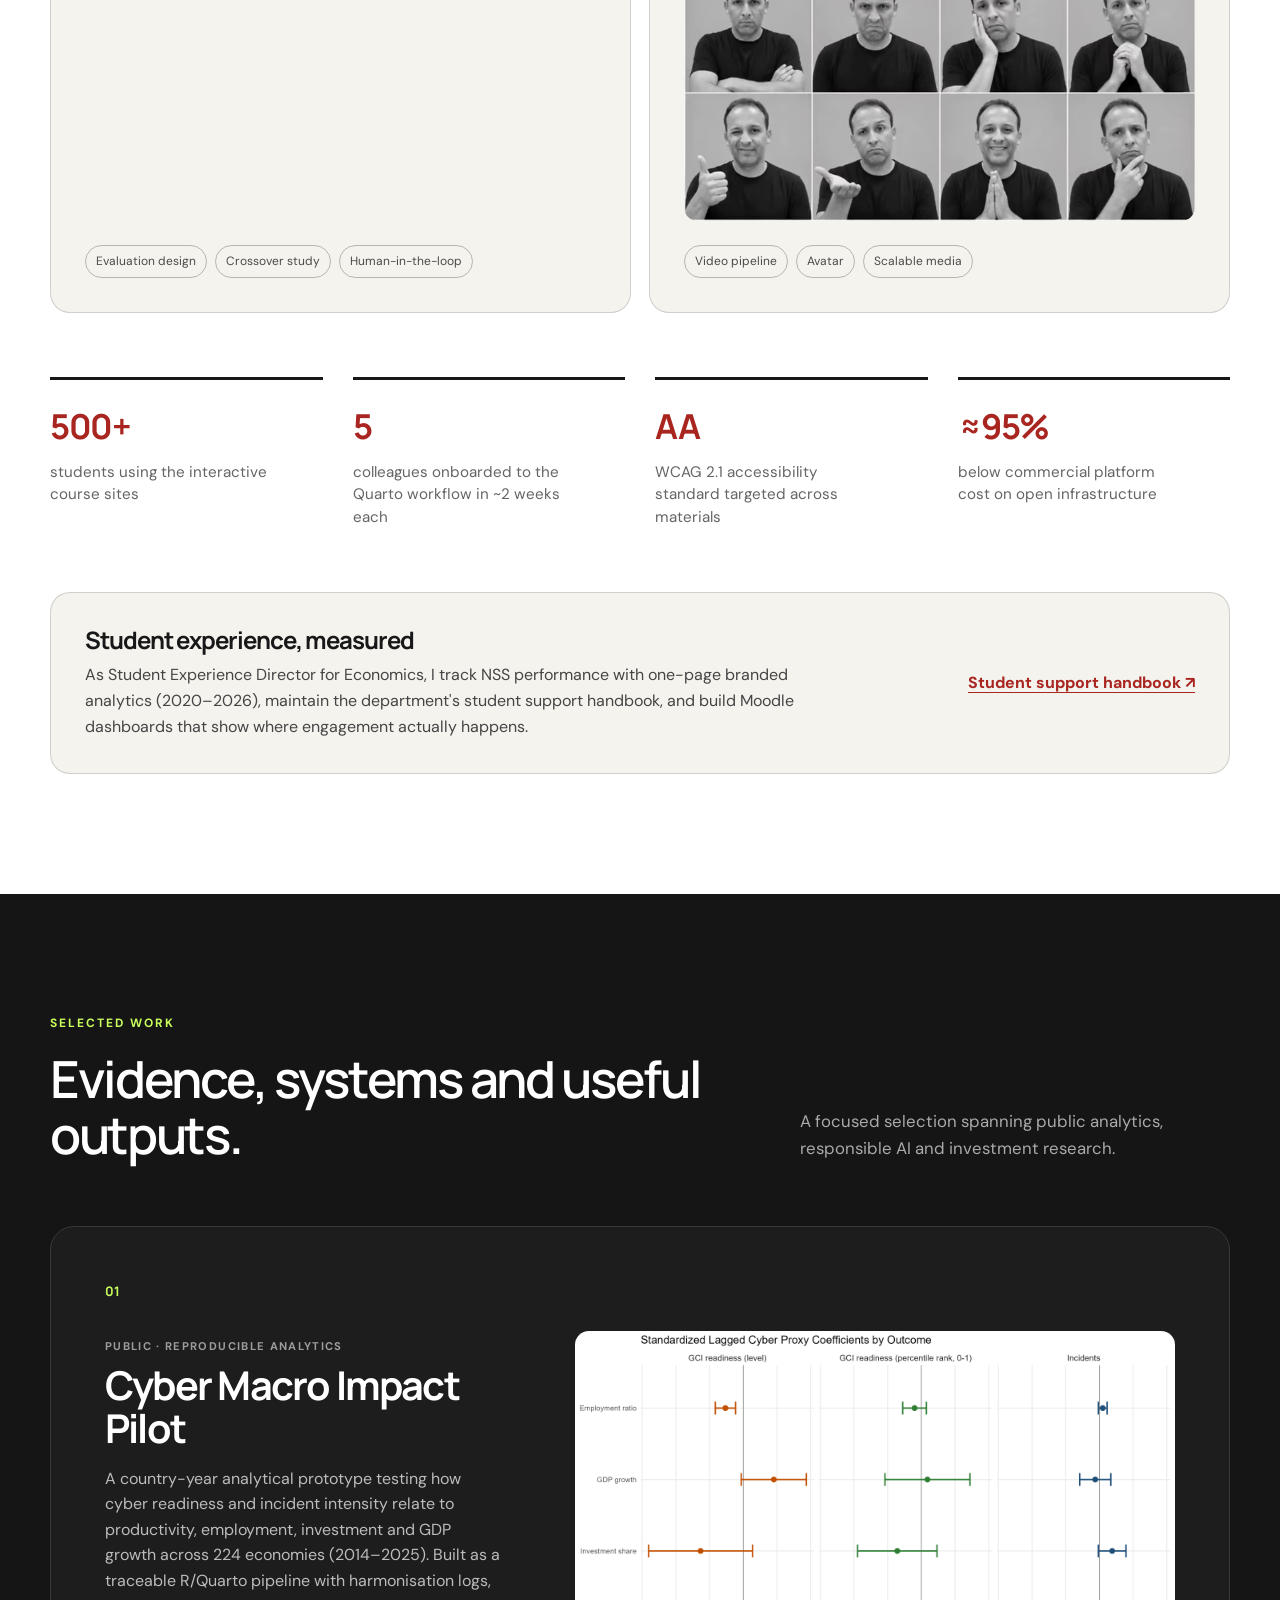
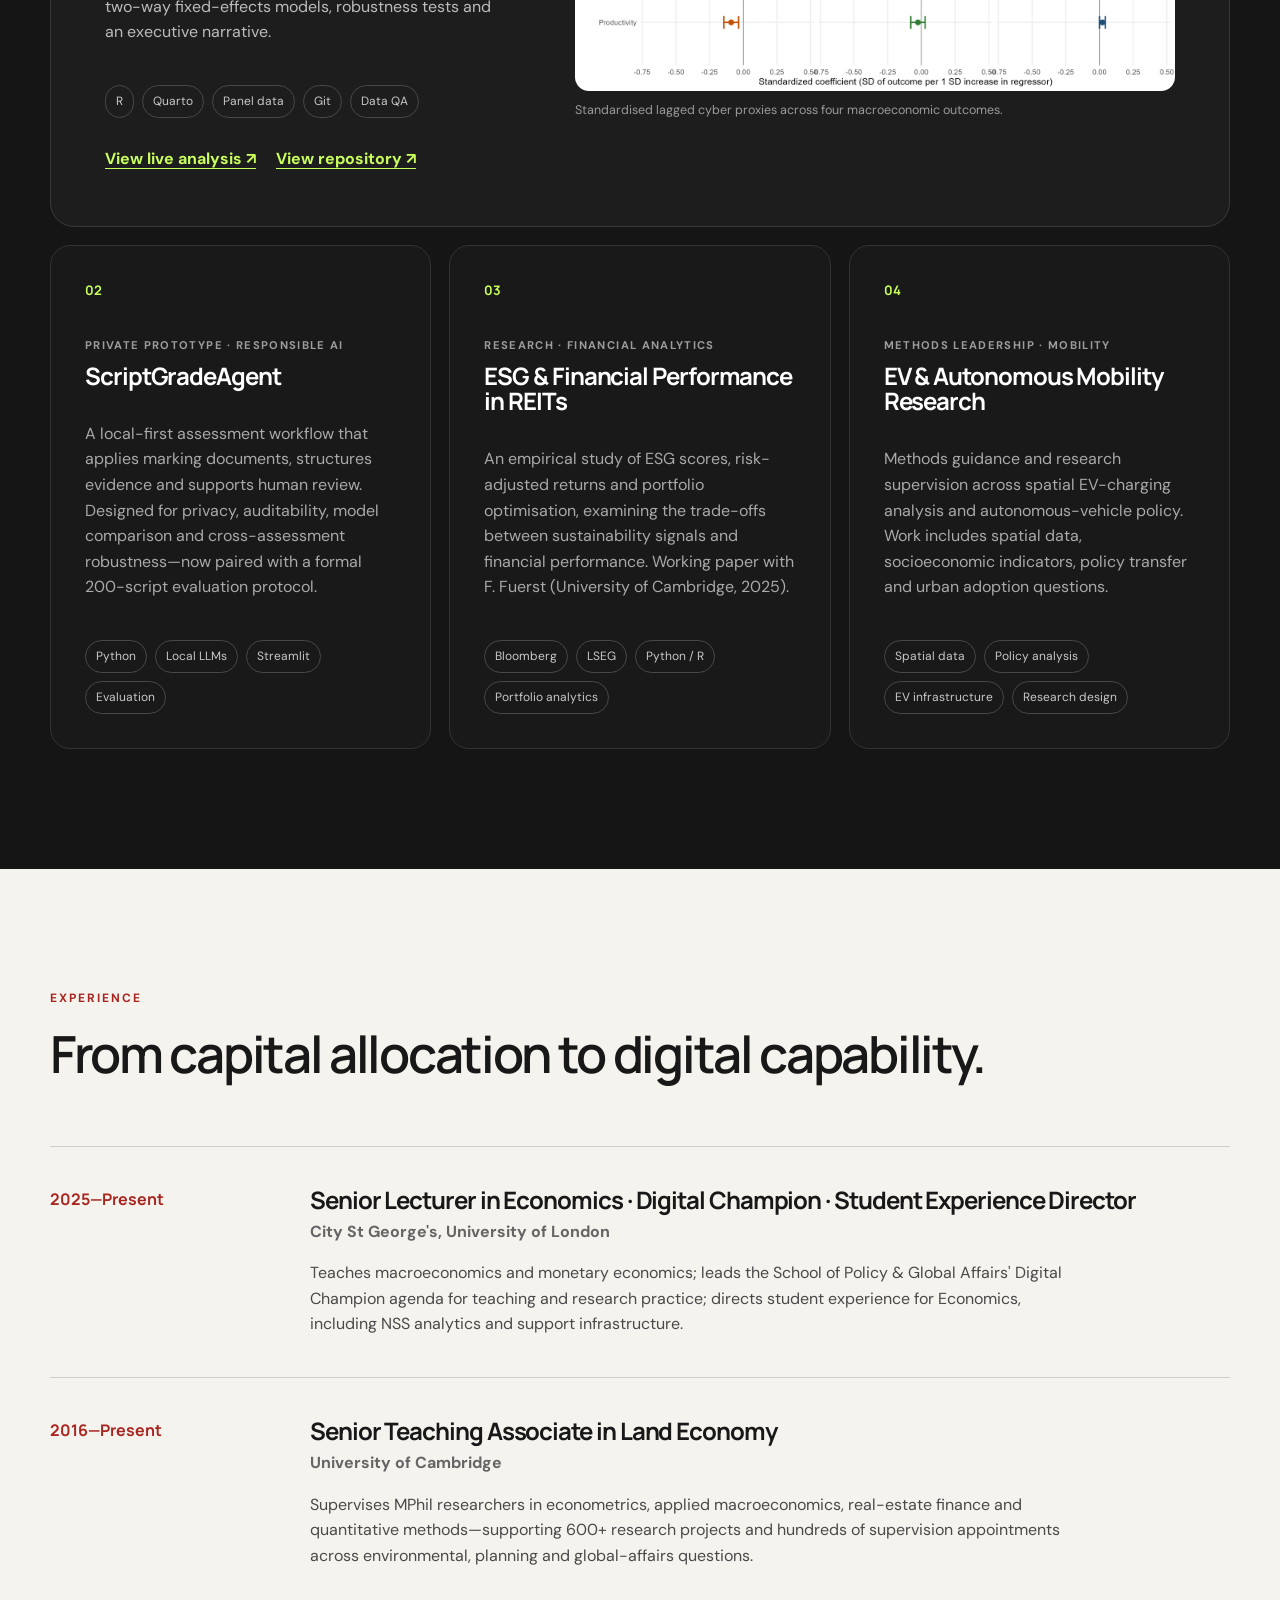
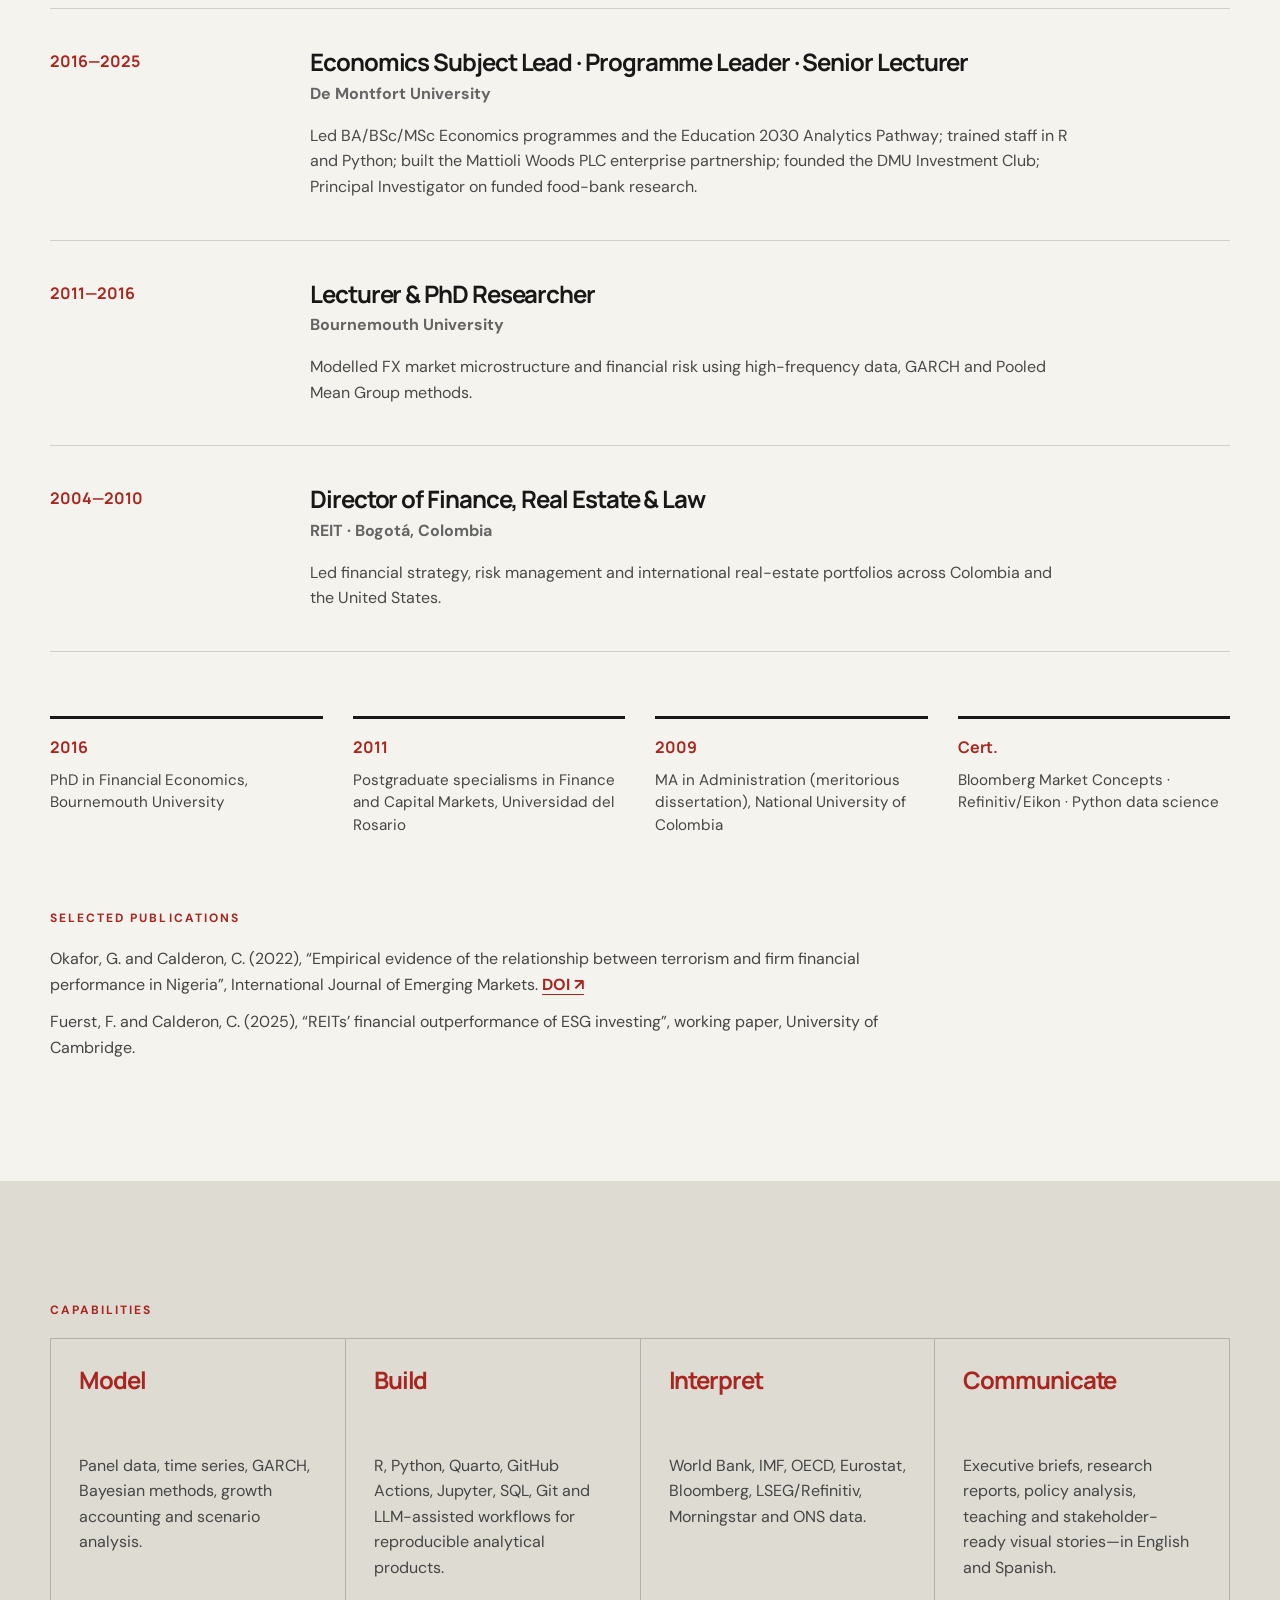
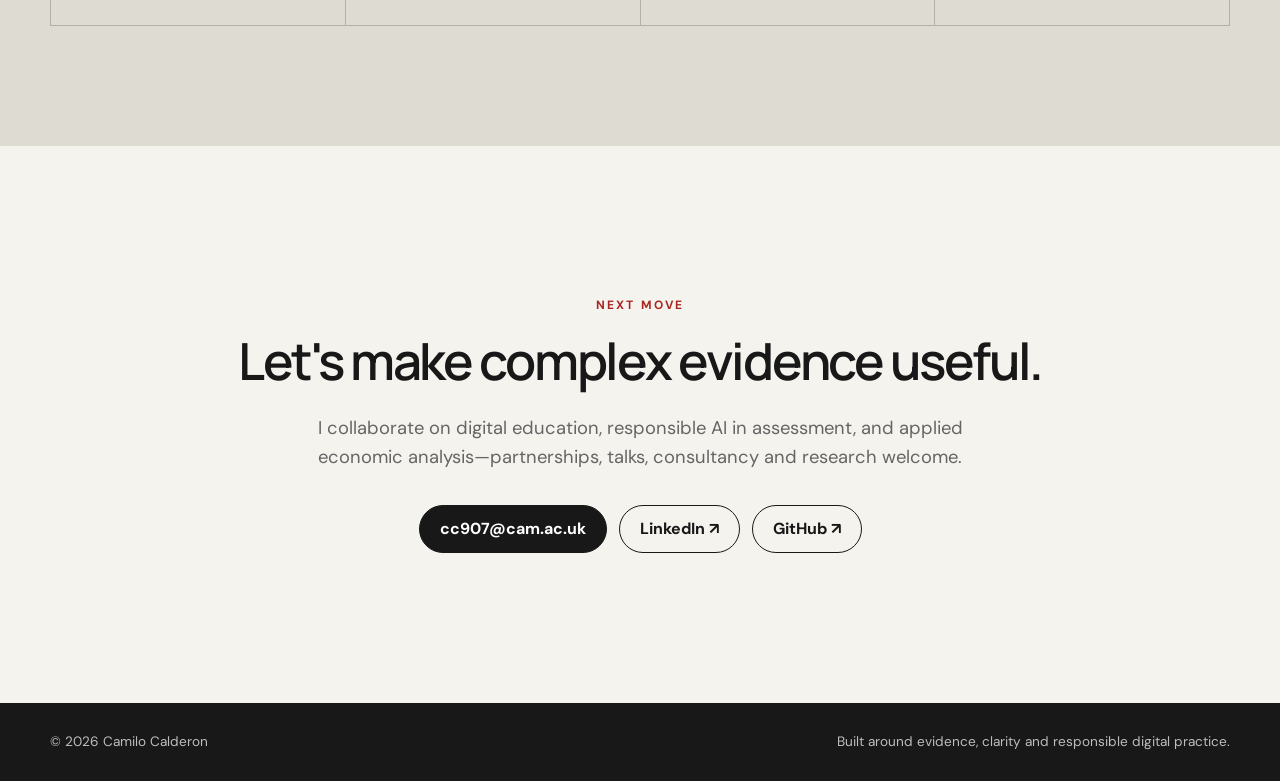
==== commit db881adf: "Refresh portfolio: City St George's roles, Digital Champion section, new imagery - Lead with Senior " ====
--- a/index.html
+++ b/index.html
@@ -3,53 +3,95 @@
 <head>
   <meta charset="utf-8">
   <meta name="viewport" content="width=device-width, initial-scale=1">
-  <meta name="description" content="Dr Camilo Calderon's portfolio in applied economics, digital analytics, AI, cyber resilience, energy and mobility.">
+  <meta name="description" content="Dr Camilo Calderon — Senior Lecturer in Economics, Student Experience Director and SPGA Digital Champion at City St George's, University of London. Interactive Quarto course sites, responsibly evaluated AI and reproducible analytics.">
   <meta name="theme-color" content="#151515">
-  <title>Dr Camilo Calderon | Applied Economics & Digital Analytics</title>
+  <title>Dr Camilo Calderon | Economist &amp; Digital Champion · City St George's, University of London</title>
+  <link rel="canonical" href="https://camilo-digital-portfolio.ai.studio/">
+  <link rel="icon" href="favicon.svg" type="image/svg+xml">
+  <meta property="og:type" content="profile">
+  <meta property="og:title" content="Dr Camilo Calderon | Economist & Digital Champion">
+  <meta property="og:description" content="Senior Lecturer in Economics, Student Experience Director and SPGA Digital Champion at City St George's, University of London. Builder of open, accessible, AI-enabled learning tools.">
+  <meta property="og:url" content="https://camilo-digital-portfolio.ai.studio/">
+  <meta property="og:image" content="https://camilo-digital-portfolio.ai.studio/assets/og-card.jpg">
+  <meta property="og:image:width" content="1200">
+  <meta property="og:image:height" content="630">
+  <meta name="twitter:card" content="summary_large_image">
+  <meta name="twitter:image" content="https://camilo-digital-portfolio.ai.studio/assets/og-card.jpg">
   <link rel="preconnect" href="https://fonts.googleapis.com">
   <link rel="preconnect" href="https://fonts.gstatic.com" crossorigin>
-  <link href="https://fonts.googleapis.com/css2?family=DM+Sans:wght@400;500;600;700&family=Manrope:wght@500;600;700&display=swap" rel="stylesheet">
+  <link href="https://fonts.googleapis.com/css2?family=DM+Sans:wght@400;500;600;700&amp;family=Manrope:wght@500;600;700&amp;display=swap" rel="stylesheet">
   <link rel="stylesheet" href="styles.css">
   <script src="script.js" defer></script>
+  <script type="application/ld+json">
+  {
+    "@context": "https://schema.org",
+    "@type": "Person",
+    "name": "Camilo Calderon",
+    "honorificPrefix": "Dr",
+    "alternateName": "Camilo Eduardo Calderon Morales",
+    "jobTitle": ["Senior Lecturer in Economics", "Digital Champion, School of Policy & Global Affairs", "Student Experience Director"],
+    "worksFor": [
+      { "@type": "CollegeOrUniversity", "name": "City St George's, University of London" },
+      { "@type": "CollegeOrUniversity", "name": "University of Cambridge" }
+    ],
+    "alumniOf": [
+      { "@type": "CollegeOrUniversity", "name": "Bournemouth University" },
+      { "@type": "CollegeOrUniversity", "name": "National University of Colombia" },
+      { "@type": "CollegeOrUniversity", "name": "Universidad del Rosario" }
+    ],
+    "knowsLanguage": ["en", "es"],
+    "url": "https://camilo-digital-portfolio.ai.studio/",
+    "sameAs": [
+      "https://uk.linkedin.com/in/dr-camilo-calderon-morales-144ba595",
+      "https://github.com/calderon777"
+    ]
+  }
+  </script>
 </head>
 <body>
   <a class="skip-link" href="#main">Skip to content</a>
   <header class="site-header">
     <a class="wordmark" href="index.html" aria-label="Camilo Calderon home"><span>CC</span> Camilo Calderon</a>
-    <nav aria-label="Primary navigation">
+    <nav id="site-nav" aria-label="Primary navigation">
+      <a href="#digital" data-en="Digital Champion" data-es="Digital Champion">Digital Champion</a>
       <a href="#work" data-en="Work" data-es="Proyectos">Work</a>
       <a href="#experience" data-en="Experience" data-es="Experiencia">Experience</a>
-      <a href="tesla.html" data-en="Tesla fit" data-es="Perfil para Tesla">Tesla fit</a>
+      <a href="#contact" data-en="Contact" data-es="Contacto">Contact</a>
       <a class="nav-cta" href="assets/camilo-calderon-digital-cv.pdf" target="_blank" rel="noopener" data-en="View CV" data-es="Ver CV">View CV</a>
+    </nav>
+    <div class="header-actions">
       <button class="language-toggle" type="button" aria-label="Switch language" data-language-toggle>ES</button>
-    </nav>
+      <button class="menu-toggle" type="button" aria-expanded="false" aria-controls="site-nav" aria-label="Open menu" data-menu-toggle>
+        <span aria-hidden="true"></span><span aria-hidden="true"></span><span aria-hidden="true"></span>
+      </button>
+    </div>
   </header>
 
   <main id="main">
     <section class="hero shell">
       <div class="hero-copy reveal">
-        <p class="eyebrow" data-en="Applied economist · Digital builder · Research leader" data-es="Economista aplicado · Creador digital · Líder de investigación">Applied economist · Digital builder · Research leader</p>
+        <p class="eyebrow" data-en="Economist · Educator · Digital Champion" data-es="Economista · Docente · Digital Champion">Economist · Educator · Digital Champion</p>
         <h1 data-en="Turning complex data into decisions that move systems forward." data-es="Convierto datos complejos en decisiones que hacen avanzar los sistemas.">Turning complex data into decisions that move systems forward.</h1>
-        <p class="hero-intro" data-en="I combine econometrics, AI-enabled workflows and strategic analysis to solve questions across digital risk, energy, mobility and investment." data-es="Combino econometría, flujos de trabajo con IA y análisis estratégico para resolver retos de riesgo digital, energía, movilidad e inversión.">I combine econometrics, AI-enabled workflows and strategic analysis to solve questions across digital risk, energy, mobility and investment.</p>
+        <p class="hero-intro" data-en="I am Senior Lecturer in Economics at City St George's, University of London, Senior Teaching Associate at the University of Cambridge, and Digital Champion for the School of Policy &amp; Global Affairs—building open, accessible, AI-enabled tools for learning and research." data-es="Soy profesor titular de Economía en City St George's, University of London, Senior Teaching Associate en la Universidad de Cambridge y Digital Champion de la School of Policy &amp; Global Affairs: construyo herramientas abiertas, accesibles y potenciadas por IA para la enseñanza y la investigación.">I am Senior Lecturer in Economics at City St George's, University of London, Senior Teaching Associate at the University of Cambridge, and Digital Champion for the School of Policy &amp; Global Affairs—building open, accessible, AI-enabled tools for learning and research.</p>
         <div class="button-row">
-          <a class="button primary" href="#work" data-en="Explore selected work" data-es="Explorar proyectos">Explore selected work</a>
-          <a class="button secondary" href="mailto:cc907@cam.ac.uk" data-en="Start a conversation" data-es="Iniciar una conversación">Start a conversation</a>
+          <a class="button primary" href="#digital" data-en="See Digital Champion work" data-es="Ver trabajo como Digital Champion">See Digital Champion work</a>
+          <a class="button secondary" href="#work" data-en="Explore selected work" data-es="Explorar proyectos">Explore selected work</a>
         </div>
         <ul class="signal-list" aria-label="Focus areas">
-          <li data-en="Digital & AI" data-es="Digital e IA">Digital & AI</li>
-          <li data-en="Energy & mobility" data-es="Energía y movilidad">Energy & mobility</li>
-          <li data-en="Risk & resilience" data-es="Riesgo y resiliencia">Risk & resilience</li>
+          <li data-en="Digital & AI" data-es="Digital e IA">Digital &amp; AI</li>
+          <li data-en="Economics education" data-es="Enseñanza de la economía">Economics education</li>
+          <li data-en="Risk & resilience" data-es="Riesgo y resiliencia">Risk &amp; resilience</li>
         </ul>
       </div>
       <div class="portrait-wrap reveal">
         <div class="portrait-frame">
-          <img src="assets/camilo-calderon.png" alt="Portrait of Dr Camilo Calderon" width="732" height="976">
+          <img src="assets/camilo-calderon-headshot.jpg" alt="Portrait of Dr Camilo Calderon in a navy blazer" width="1200" height="900" fetchpriority="high">
         </div>
         <div class="availability-card">
           <span class="status-dot" aria-hidden="true"></span>
           <div>
-            <strong data-en="Open to digital opportunities" data-es="Disponible para oportunidades digitales">Open to digital opportunities</strong>
-            <span data-en="United Kingdom · Global collaboration" data-es="Reino Unido · Colaboración global">United Kingdom · Global collaboration</span>
+            <strong data-en="Digital Champion · School of Policy &amp; Global Affairs" data-es="Digital Champion · School of Policy &amp; Global Affairs">Digital Champion · School of Policy &amp; Global Affairs</strong>
+            <span data-en="City St George's, University of London" data-es="City St George's, University of London">City St George's, University of London</span>
           </div>
         </div>
       </div>
@@ -70,8 +112,81 @@
         <h2 data-en="Economics with an operator's mindset." data-es="Economía con mentalidad de ejecución.">Economics with an operator's mindset.</h2>
       </div>
       <div class="body-copy">
-        <p data-en="I am an applied economist and academic leader with a PhD in Financial Economics. My work connects macroeconomic modelling, financial analysis and digital tools to practical decisions—from reproducible cyber-impact analysis to AI-assisted document intelligence." data-es="Soy economista aplicado y líder académico con doctorado en Economía Financiera. Mi trabajo conecta la modelización macroeconómica, el análisis financiero y las herramientas digitales con decisiones prácticas: desde análisis reproducibles del impacto cibernético hasta inteligencia documental asistida por IA.">I am an applied economist and academic leader with a PhD in Financial Economics. My work connects macroeconomic modelling, financial analysis and digital tools to practical decisions—from reproducible cyber-impact analysis to AI-assisted document intelligence.</p>
-        <p data-en="I enjoy ambiguous problems: defining the question, building a defensible evidence base, creating the analytical workflow and communicating what decision-makers should do next." data-es="Disfruto los problemas ambiguos: definir la pregunta, construir una base de evidencia sólida, crear el flujo analítico y comunicar qué deberían hacer a continuación quienes toman decisiones.">I enjoy ambiguous problems: defining the question, building a defensible evidence base, creating the analytical workflow and communicating what decision-makers should do next.</p>
+        <p data-en="I am an applied economist and academic leader with a PhD in Financial Economics. At City St George's, University of London, I teach macroeconomics and monetary economics, direct the student experience for the Department of Economics, and serve as Digital Champion for the School of Policy &amp; Global Affairs." data-es="Soy economista aplicado y líder académico con doctorado en Economía Financiera. En City St George's, University of London, enseño macroeconomía y economía monetaria, dirijo la experiencia estudiantil del Departamento de Economía y soy Digital Champion de la School of Policy &amp; Global Affairs.">I am an applied economist and academic leader with a PhD in Financial Economics. At City St George's, University of London, I teach macroeconomics and monetary economics, direct the student experience for the Department of Economics, and serve as Digital Champion for the School of Policy &amp; Global Affairs.</p>
+        <p data-en="My work connects macroeconomic modelling, financial analysis and digital tools to practical decisions—from reproducible cyber-impact analysis to AI-assisted assessment with honest evaluation. I enjoy ambiguous problems: defining the question, building a defensible evidence base, creating the workflow and communicating what decision-makers should do next." data-es="Mi trabajo conecta la modelización macroeconómica, el análisis financiero y las herramientas digitales con decisiones prácticas: desde análisis reproducibles del impacto cibernético hasta evaluación honesta de la IA en la corrección. Disfruto los problemas ambiguos: definir la pregunta, construir una base de evidencia sólida, crear el flujo de trabajo y comunicar qué hacer a continuación.">My work connects macroeconomic modelling, financial analysis and digital tools to practical decisions—from reproducible cyber-impact analysis to AI-assisted assessment with honest evaluation. I enjoy ambiguous problems: defining the question, building a defensible evidence base, creating the workflow and communicating what decision-makers should do next.</p>
+      </div>
+    </section>
+
+    <section class="section digital-section" id="digital">
+      <div class="shell">
+        <div class="section-heading light-heading">
+          <div>
+            <p class="eyebrow" data-en="Digital Champion · School of Policy &amp; Global Affairs" data-es="Digital Champion · School of Policy &amp; Global Affairs">Digital Champion · School of Policy &amp; Global Affairs</p>
+            <h2 data-en="A step change in the School's digital practice." data-es="Un salto cualitativo en la práctica digital de la Escuela.">A step change in the School's digital practice.</h2>
+          </div>
+          <p data-en="Appointed Digital Champion (Senior Lecturer) at City St George's, University of London to lead how SPGA teaches and shares research digitally—open tooling, accessibility first, version control, and honest evaluation of what AI can and cannot do." data-es="Nombrado Digital Champion (profesor titular) en City St George's, University of London para liderar cómo SPGA enseña y difunde su investigación digitalmente: herramientas abiertas, accesibilidad primero, control de versiones y evaluación honesta de lo que la IA puede y no puede hacer.">Appointed Digital Champion (Senior Lecturer) at City St George's, University of London to lead how SPGA teaches and shares research digitally—open tooling, accessibility first, version control, and honest evaluation of what AI can and cannot do.</p>
+        </div>
+
+        <div class="digital-grid">
+          <article class="digital-card">
+            <span class="card-number">01</span>
+            <p class="project-kicker" data-en="Live · Interactive course infrastructure" data-es="En línea · Infraestructura interactiva de cursos">Live · Interactive course infrastructure</p>
+            <h3 data-en="Econometrics &amp; Analytics Lab Handbook" data-es="Manual de laboratorio de Econometría y Analítica">Econometrics &amp; Analytics Lab Handbook</h3>
+            <p data-en="A browser-based applied R handbook—six lab modules from data acquisition to instrumental variables—written in Quarto with executable code, embedded video and automated quizzes. Compiled by GitHub Actions, hosted free on GitHub Pages and embedded in the VLE." data-es="Un manual aplicado de R en el navegador—seis módulos de laboratorio, desde la adquisición de datos hasta variables instrumentales—escrito en Quarto con código ejecutable, video incrustado y cuestionarios automáticos. Compilado con GitHub Actions, alojado gratis en GitHub Pages e integrado en el campus virtual.">A browser-based applied R handbook—six lab modules from data acquisition to instrumental variables—written in Quarto with executable code, embedded video and automated quizzes. Compiled by GitHub Actions, hosted free on GitHub Pages and embedded in the VLE.</p>
+            <ul class="tag-list light"><li>Quarto</li><li>R</li><li>GitHub Actions</li><li>WCAG 2.1 AA</li></ul>
+            <div class="text-links red-links">
+              <a href="https://calderon777.github.io/quarto-econ-textbook/" target="_blank" rel="noopener" data-en="Open the handbook ↗" data-es="Abrir el manual ↗">Open the handbook ↗</a>
+            </div>
+          </article>
+
+          <article class="digital-card">
+            <span class="card-number">02</span>
+            <p class="project-kicker" data-en="Live · AI-assisted pedagogy" data-es="En línea · Pedagogía asistida por IA">Live · AI-assisted pedagogy</p>
+            <h3 data-en="TutorialX — Monetary Economics" data-es="TutorialX — Economía Monetaria">TutorialX — Monetary Economics</h3>
+            <p data-en="A complete tutorial system for monetary economics: eight topics pairing readings and slides with open questions, indicative answers, quizzes and tutor guides—three linked Quarto documents per topic—plus Moodle engagement analytics and a two-ledger ROI framework to judge cost and value." data-es="Un sistema completo de tutorías de economía monetaria: ocho temas que combinan lecturas y diapositivas con preguntas abiertas, respuestas indicativas, cuestionarios y guías para tutores—tres documentos Quarto enlazados por tema—además de analítica de participación en Moodle y un marco ROI de doble registro para valorar costo y beneficio.">A complete tutorial system for monetary economics: eight topics pairing readings and slides with open questions, indicative answers, quizzes and tutor guides—three linked Quarto documents per topic—plus Moodle engagement analytics and a two-ledger ROI framework to judge cost and value.</p>
+            <ul class="tag-list light"><li>Quarto</li><li data-en="Pedagogy" data-es="Pedagogía">Pedagogy</li><li data-en="AI-assisted" data-es="Asistido por IA">AI-assisted</li><li data-en="Moodle analytics" data-es="Analítica Moodle">Moodle analytics</li></ul>
+            <div class="text-links red-links">
+              <a href="https://calderon777.github.io/monetary-economics/" target="_blank" rel="noopener" data-en="Open TutorialX ↗" data-es="Abrir TutorialX ↗">Open TutorialX ↗</a>
+            </div>
+          </article>
+
+          <article class="digital-card">
+            <span class="card-number">03</span>
+            <p class="project-kicker" data-en="Protocol · Responsible AI" data-es="Protocolo · IA responsable">Protocol · Responsible AI</p>
+            <h3 data-en="AI marking, evaluated properly" data-es="Corrección con IA, evaluada con rigor">AI marking, evaluated properly</h3>
+            <p data-en="A formal crossover protocol comparing manual and AI-assisted marking across 200 scripts, with marker recruitment and institutional review—so adoption follows evidence, not hype. Complements ScriptGradeAgent, my local-first, auditable assessment prototype." data-es="Un protocolo cruzado formal que compara la corrección manual y la asistida por IA en 200 exámenes, con reclutamiento de correctores y revisión institucional: la adopción sigue a la evidencia, no a la moda. Complementa a ScriptGradeAgent, mi prototipo de evaluación local y auditable.">A formal crossover protocol comparing manual and AI-assisted marking across 200 scripts, with marker recruitment and institutional review—so adoption follows evidence, not hype. Complements ScriptGradeAgent, my local-first, auditable assessment prototype.</p>
+            <ul class="tag-list light"><li data-en="Evaluation design" data-es="Diseño de evaluación">Evaluation design</li><li data-en="Crossover study" data-es="Estudio cruzado">Crossover study</li><li data-en="Human-in-the-loop" data-es="Supervisión humana">Human-in-the-loop</li></ul>
+          </article>
+
+          <article class="digital-card video-card">
+            <span class="card-number">04</span>
+            <p class="project-kicker" data-en="Prototype · Teaching media" data-es="Prototipo · Medios docentes">Prototype · Teaching media</p>
+            <h3 data-en="A digital twin for teaching video" data-es="Un gemelo digital para video docente">A digital twin for teaching video</h3>
+            <p data-en="An avatar-based production pipeline—Adobe Firefly, Camtasia and voice/avatar tooling—to scale high-quality teaching video without a studio. Below: an expression-calibration pass of my digital twin." data-es="Una línea de producción con avatar—Adobe Firefly, Camtasia y herramientas de voz/avatar—para escalar video docente de alta calidad sin estudio. Abajo: una pasada de calibración de expresiones de mi gemelo digital.">An avatar-based production pipeline—Adobe Firefly, Camtasia and voice/avatar tooling—to scale high-quality teaching video without a studio. Below: an expression-calibration pass of my digital twin.</p>
+            <video class="twin-video" muted loop playsinline autoplay preload="metadata" poster="assets/digital-twin-poster.jpg" aria-label="Grid of avatar expressions used to calibrate Camilo Calderon's digital twin" data-twin-video>
+              <source src="assets/digital-twin.webm" type="video/webm">
+              <source src="assets/digital-twin.mp4" type="video/mp4">
+            </video>
+            <ul class="tag-list light"><li data-en="Video pipeline" data-es="Producción de video">Video pipeline</li><li>Avatar</li><li data-en="Scalable media" data-es="Medios escalables">Scalable media</li></ul>
+          </article>
+        </div>
+
+        <div class="digital-stats" role="list" aria-label="Digital Champion evidence">
+          <div role="listitem"><strong>500+</strong><span data-en="students using the interactive course sites" data-es="estudiantes usan los sitios interactivos de curso">students using the interactive course sites</span></div>
+          <div role="listitem"><strong>5</strong><span data-en="colleagues onboarded to the Quarto workflow in ~2 weeks each" data-es="colegas incorporados al flujo Quarto en ~2 semanas cada uno">colleagues onboarded to the Quarto workflow in ~2 weeks each</span></div>
+          <div role="listitem"><strong>AA</strong><span data-en="WCAG 2.1 accessibility standard targeted across materials" data-es="estándar de accesibilidad WCAG 2.1 en los materiales">WCAG 2.1 accessibility standard targeted across materials</span></div>
+          <div role="listitem"><strong>≈95%</strong><span data-en="below commercial platform cost on open infrastructure" data-es="menos que plataformas comerciales, con infraestructura abierta">below commercial platform cost on open infrastructure</span></div>
+        </div>
+
+        <div class="student-exp">
+          <div>
+            <h3 data-en="Student experience, measured" data-es="Experiencia estudiantil, medida">Student experience, measured</h3>
+            <p data-en="As Student Experience Director for Economics, I track NSS performance with one-page branded analytics (2020–2026), maintain the department's student support handbook, and build Moodle dashboards that show where engagement actually happens." data-es="Como Director de Experiencia Estudiantil de Economía, sigo el desempeño en la NSS con analítica de una página (2020–2026), mantengo el manual de apoyo al estudiante del departamento y construyo tableros de Moodle que muestran dónde ocurre realmente la participación.">As Student Experience Director for Economics, I track NSS performance with one-page branded analytics (2020–2026), maintain the department's student support handbook, and build Moodle dashboards that show where engagement actually happens.</p>
+          </div>
+          <div class="text-links red-links">
+            <a href="https://calderon777.github.io/student-support-handbook-2025-26/" target="_blank" rel="noopener" data-en="Student support handbook ↗" data-es="Manual de apoyo al estudiante ↗">Student support handbook ↗</a>
+          </div>
+        </div>
       </div>
     </section>
 
@@ -90,15 +205,15 @@
             <span class="project-number">01</span>
             <p class="project-kicker" data-en="Public · Reproducible analytics" data-es="Público · Análisis reproducible">Public · Reproducible analytics</p>
             <h3>Cyber Macro Impact Pilot</h3>
-            <p data-en="A country-year analytical prototype testing how cyber readiness and incident intensity relate to productivity, employment, investment and GDP growth. Built as a traceable R/Quarto pipeline with harmonisation logs, fixed-effects models, robustness tests and an executive narrative." data-es="Un prototipo analítico por país y año que estudia cómo la preparación cibernética y la intensidad de incidentes se relacionan con productividad, empleo, inversión y crecimiento del PIB. Construido en R/Quarto con trazabilidad, modelos de efectos fijos, pruebas de robustez y narrativa ejecutiva.">A country-year analytical prototype testing how cyber readiness and incident intensity relate to productivity, employment, investment and GDP growth. Built as a traceable R/Quarto pipeline with harmonisation logs, fixed-effects models, robustness tests and an executive narrative.</p>
-            <ul class="tag-list"><li>R</li><li>Quarto</li><li>Panel data</li><li>Git</li><li>Data QA</li></ul>
+            <p data-en="A country-year analytical prototype testing how cyber readiness and incident intensity relate to productivity, employment, investment and GDP growth across 224 economies (2014–2025). Built as a traceable R/Quarto pipeline with harmonisation logs, two-way fixed-effects models, robustness tests and an executive narrative." data-es="Un prototipo analítico por país y año que estudia cómo la preparación cibernética y la intensidad de incidentes se relacionan con productividad, empleo, inversión y crecimiento del PIB en 224 economías (2014–2025). Construido en R/Quarto con trazabilidad, modelos de efectos fijos bidireccionales, pruebas de robustez y narrativa ejecutiva.">A country-year analytical prototype testing how cyber readiness and incident intensity relate to productivity, employment, investment and GDP growth across 224 economies (2014–2025). Built as a traceable R/Quarto pipeline with harmonisation logs, two-way fixed-effects models, robustness tests and an executive narrative.</p>
+            <ul class="tag-list"><li>R</li><li>Quarto</li><li data-en="Panel data" data-es="Datos de panel">Panel data</li><li>Git</li><li data-en="Data QA" data-es="Control de datos">Data QA</li></ul>
             <div class="text-links">
               <a href="https://calderon777.github.io/a-cyber-macro-impact-pilot/report.html" target="_blank" rel="noopener" data-en="View live analysis ↗" data-es="Ver análisis en línea ↗">View live analysis ↗</a>
               <a href="https://github.com/calderon777/a-cyber-macro-impact-pilot" target="_blank" rel="noopener" data-en="View repository ↗" data-es="Ver repositorio ↗">View repository ↗</a>
             </div>
           </div>
           <figure class="project-visual">
-            <img src="assets/cyber-macro-coefficients.png" alt="Coefficient plot comparing cyber readiness and incidents with macroeconomic outcomes" loading="lazy">
+            <img src="assets/cyber-macro-coefficients.png" alt="Coefficient plot comparing cyber readiness and incidents with macroeconomic outcomes" loading="lazy" width="1220" height="820">
             <figcaption data-en="Standardised lagged cyber proxies across four macroeconomic outcomes." data-es="Indicadores cibernéticos rezagados y estandarizados para cuatro resultados macroeconómicos.">Standardised lagged cyber proxies across four macroeconomic outcomes.</figcaption>
           </figure>
         </article>
@@ -108,22 +223,22 @@
             <span class="project-number">02</span>
             <p class="project-kicker" data-en="Private prototype · Responsible AI" data-es="Prototipo privado · IA responsable">Private prototype · Responsible AI</p>
             <h3>ScriptGradeAgent</h3>
-            <p data-en="A local-first assessment workflow that applies marking documents, structures evidence and supports human review. Designed for privacy, auditability, model comparison and cross-assessment robustness." data-es="Un flujo local de evaluación que aplica criterios de calificación, estructura evidencia y apoya la revisión humana. Diseñado para privacidad, auditabilidad, comparación de modelos y robustez entre evaluaciones.">A local-first assessment workflow that applies marking documents, structures evidence and supports human review. Designed for privacy, auditability, model comparison and cross-assessment robustness.</p>
-            <ul class="tag-list"><li>Python</li><li>Local LLMs</li><li>Streamlit</li><li>Evaluation</li></ul>
+            <p data-en="A local-first assessment workflow that applies marking documents, structures evidence and supports human review. Designed for privacy, auditability, model comparison and cross-assessment robustness—now paired with a formal 200-script evaluation protocol." data-es="Un flujo local de evaluación que aplica criterios de calificación, estructura evidencia y apoya la revisión humana. Diseñado para privacidad, auditabilidad, comparación de modelos y robustez entre evaluaciones; ahora acompañado de un protocolo formal de evaluación con 200 exámenes.">A local-first assessment workflow that applies marking documents, structures evidence and supports human review. Designed for privacy, auditability, model comparison and cross-assessment robustness—now paired with a formal 200-script evaluation protocol.</p>
+            <ul class="tag-list"><li>Python</li><li data-en="Local LLMs" data-es="LLM locales">Local LLMs</li><li>Streamlit</li><li data-en="Evaluation" data-es="Evaluación">Evaluation</li></ul>
           </article>
           <article class="project-card">
             <span class="project-number">03</span>
             <p class="project-kicker" data-en="Research · Financial analytics" data-es="Investigación · Análisis financiero">Research · Financial analytics</p>
-            <h3 data-en="ESG & Financial Performance in REITs" data-es="ESG y desempeño financiero en REITs">ESG & Financial Performance in REITs</h3>
-            <p data-en="An empirical study of ESG scores, risk-adjusted returns and portfolio optimisation, examining the trade-offs between sustainability signals and financial performance." data-es="Un estudio empírico sobre puntuaciones ESG, rendimientos ajustados por riesgo y optimización de portafolios, que examina los compromisos entre sostenibilidad y desempeño financiero.">An empirical study of ESG scores, risk-adjusted returns and portfolio optimisation, examining the trade-offs between sustainability signals and financial performance.</p>
-            <ul class="tag-list"><li>Bloomberg</li><li>LSEG</li><li>Python / R</li><li>Portfolio analytics</li></ul>
+            <h3 data-en="ESG &amp; Financial Performance in REITs" data-es="ESG y desempeño financiero en REITs">ESG &amp; Financial Performance in REITs</h3>
+            <p data-en="An empirical study of ESG scores, risk-adjusted returns and portfolio optimisation, examining the trade-offs between sustainability signals and financial performance. Working paper with F. Fuerst (University of Cambridge, 2025)." data-es="Un estudio empírico sobre puntuaciones ESG, rendimientos ajustados por riesgo y optimización de portafolios, que examina los compromisos entre sostenibilidad y desempeño financiero. Documento de trabajo con F. Fuerst (Universidad de Cambridge, 2025).">An empirical study of ESG scores, risk-adjusted returns and portfolio optimisation, examining the trade-offs between sustainability signals and financial performance. Working paper with F. Fuerst (University of Cambridge, 2025).</p>
+            <ul class="tag-list"><li>Bloomberg</li><li>LSEG</li><li>Python / R</li><li data-en="Portfolio analytics" data-es="Análisis de portafolios">Portfolio analytics</li></ul>
           </article>
           <article class="project-card">
             <span class="project-number">04</span>
             <p class="project-kicker" data-en="Methods leadership · Mobility" data-es="Liderazgo metodológico · Movilidad">Methods leadership · Mobility</p>
-            <h3 data-en="EV & Autonomous Mobility Research" data-es="Investigación en vehículos eléctricos y movilidad autónoma">EV & Autonomous Mobility Research</h3>
+            <h3 data-en="EV &amp; Autonomous Mobility Research" data-es="Investigación en vehículos eléctricos y movilidad autónoma">EV &amp; Autonomous Mobility Research</h3>
             <p data-en="Methods guidance and research supervision across spatial EV-charging analysis and autonomous-vehicle policy. Work includes spatial data, socioeconomic indicators, policy transfer and urban adoption questions." data-es="Orientación metodológica y supervisión de investigación sobre análisis espacial de carga de vehículos eléctricos y políticas de vehículos autónomos. Incluye datos espaciales, indicadores socioeconómicos, transferencia de políticas y adopción urbana.">Methods guidance and research supervision across spatial EV-charging analysis and autonomous-vehicle policy. Work includes spatial data, socioeconomic indicators, policy transfer and urban adoption questions.</p>
-            <ul class="tag-list"><li>Spatial data</li><li>Policy analysis</li><li>EV infrastructure</li><li>Research design</li></ul>
+            <ul class="tag-list"><li data-en="Spatial data" data-es="Datos espaciales">Spatial data</li><li data-en="Policy analysis" data-es="Análisis de políticas">Policy analysis</li><li data-en="EV infrastructure" data-es="Infraestructura EV">EV infrastructure</li><li data-en="Research design" data-es="Diseño de investigación">Research design</li></ul>
           </article>
         </div>
       </div>
@@ -138,21 +253,38 @@
       </div>
       <div class="timeline">
         <article>
+          <div class="timeline-date">2025—<span data-en="Present" data-es="Actualidad">Present</span></div>
+          <div><h3 data-en="Senior Lecturer in Economics · Digital Champion · Student Experience Director" data-es="Profesor titular de Economía · Digital Champion · Director de Experiencia Estudiantil">Senior Lecturer in Economics · Digital Champion · Student Experience Director</h3><p>City St George's, University of London</p><p data-en="Teaches macroeconomics and monetary economics; leads the School of Policy &amp; Global Affairs' Digital Champion agenda for teaching and research practice; directs student experience for Economics, including NSS analytics and support infrastructure." data-es="Enseña macroeconomía y economía monetaria; lidera la agenda de Digital Champion de la School of Policy &amp; Global Affairs para la práctica docente e investigadora; dirige la experiencia estudiantil de Economía, incluida la analítica de la NSS y la infraestructura de apoyo.">Teaches macroeconomics and monetary economics; leads the School of Policy &amp; Global Affairs' Digital Champion agenda for teaching and research practice; directs student experience for Economics, including NSS analytics and support infrastructure.</p></div>
+        </article>
+        <article>
           <div class="timeline-date">2016—<span data-en="Present" data-es="Actualidad">Present</span></div>
-          <div><h3 data-en="Senior Lecturer, Programme Leader & Economics Lead" data-es="Profesor titular, director de programa y líder de Economía">Senior Lecturer, Programme Leader & Economics Lead</h3><p>De Montfort University</p><p data-en="Leads curriculum and capability building in econometrics, R, Python, Tableau, Bloomberg and LSEG workflows; translates technical evidence into investment cases and programme decisions." data-es="Lidera el diseño curricular y el desarrollo de capacidades en econometría, R, Python, Tableau, Bloomberg y LSEG; convierte evidencia técnica en casos de inversión y decisiones de programa.">Leads curriculum and capability building in econometrics, R, Python, Tableau, Bloomberg and LSEG workflows; translates technical evidence into investment cases and programme decisions.</p></div>
-        </article>
-        <article>
-          <div class="timeline-date">2016—<span data-en="Present" data-es="Actualidad">Present</span></div>
-          <div><h3 data-en="Senior Teaching Associate in Land Economy" data-es="Profesor asociado sénior en Economía del Suelo">Senior Teaching Associate in Land Economy</h3><p>University of Cambridge</p><p data-en="Supervises MPhil researchers in econometrics, applied macroeconomics, real-estate finance and quantitative methods across environmental, planning and global-affairs questions." data-es="Supervisa investigadores de MPhil en econometría, macroeconomía aplicada, finanzas inmobiliarias y métodos cuantitativos en temas ambientales, urbanos y globales.">Supervises MPhil researchers in econometrics, applied macroeconomics, real-estate finance and quantitative methods across environmental, planning and global-affairs questions.</p></div>
+          <div><h3 data-en="Senior Teaching Associate in Land Economy" data-es="Senior Teaching Associate en Economía del Suelo">Senior Teaching Associate in Land Economy</h3><p data-en="University of Cambridge" data-es="Universidad de Cambridge">University of Cambridge</p><p data-en="Supervises MPhil researchers in econometrics, applied macroeconomics, real-estate finance and quantitative methods—supporting 600+ research projects and hundreds of supervision appointments across environmental, planning and global-affairs questions." data-es="Supervisa investigadores de MPhil en econometría, macroeconomía aplicada, finanzas inmobiliarias y métodos cuantitativos, con apoyo a más de 600 proyectos de investigación y cientos de citas de supervisión en temas ambientales, urbanos y globales.">Supervises MPhil researchers in econometrics, applied macroeconomics, real-estate finance and quantitative methods—supporting 600+ research projects and hundreds of supervision appointments across environmental, planning and global-affairs questions.</p></div>
+        </article>
+        <article>
+          <div class="timeline-date">2016—2025</div>
+          <div><h3 data-en="Economics Subject Lead · Programme Leader · Senior Lecturer" data-es="Responsable de Economía · Director de programa · Profesor titular">Economics Subject Lead · Programme Leader · Senior Lecturer</h3><p>De Montfort University</p><p data-en="Led BA/BSc/MSc Economics programmes and the Education 2030 Analytics Pathway; trained staff in R and Python; built the Mattioli Woods PLC enterprise partnership; founded the DMU Investment Club; Principal Investigator on funded food-bank research." data-es="Dirigió los programas de Economía (BA/BSc/MSc) y la ruta Education 2030 Analytics; formó al personal en R y Python; construyó la alianza empresarial con Mattioli Woods PLC; fundó el DMU Investment Club; investigador principal de un proyecto financiado con un banco de alimentos.">Led BA/BSc/MSc Economics programmes and the Education 2030 Analytics Pathway; trained staff in R and Python; built the Mattioli Woods PLC enterprise partnership; founded the DMU Investment Club; Principal Investigator on funded food-bank research.</p></div>
         </article>
         <article>
           <div class="timeline-date">2011—2016</div>
-          <div><h3 data-en="Lecturer & PhD Researcher" data-es="Profesor e investigador doctoral">Lecturer & PhD Researcher</h3><p>Bournemouth University</p><p data-en="Modelled FX market microstructure and financial risk using high-frequency data, GARCH and Pooled Mean Group methods." data-es="Modeló microestructura de mercados cambiarios y riesgo financiero con datos de alta frecuencia y métodos GARCH y Pooled Mean Group.">Modelled FX market microstructure and financial risk using high-frequency data, GARCH and Pooled Mean Group methods.</p></div>
+          <div><h3 data-en="Lecturer &amp; PhD Researcher" data-es="Profesor e investigador doctoral">Lecturer &amp; PhD Researcher</h3><p>Bournemouth University</p><p data-en="Modelled FX market microstructure and financial risk using high-frequency data, GARCH and Pooled Mean Group methods." data-es="Modeló microestructura de mercados cambiarios y riesgo financiero con datos de alta frecuencia y métodos GARCH y Pooled Mean Group.">Modelled FX market microstructure and financial risk using high-frequency data, GARCH and Pooled Mean Group methods.</p></div>
         </article>
         <article>
           <div class="timeline-date">2004—2010</div>
-          <div><h3 data-en="Director of Finance, Real Estate & Law" data-es="Director de Finanzas, Bienes Raíces y Asuntos Legales">Director of Finance, Real Estate & Law</h3><p>REIT · Bogotá, Colombia</p><p data-en="Led financial strategy, risk management and international real-estate portfolios across Colombia and the United States." data-es="Lideró estrategia financiera, gestión de riesgos y portafolios inmobiliarios internacionales en Colombia y Estados Unidos.">Led financial strategy, risk management and international real-estate portfolios across Colombia and the United States.</p></div>
-        </article>
+          <div><h3 data-en="Director of Finance, Real Estate &amp; Law" data-es="Director de Finanzas, Bienes Raíces y Asuntos Legales">Director of Finance, Real Estate &amp; Law</h3><p data-en="REIT · Bogotá, Colombia" data-es="REIT · Bogotá, Colombia">REIT · Bogotá, Colombia</p><p data-en="Led financial strategy, risk management and international real-estate portfolios across Colombia and the United States." data-es="Lideró estrategia financiera, gestión de riesgos y portafolios inmobiliarios internacionales en Colombia y Estados Unidos.">Led financial strategy, risk management and international real-estate portfolios across Colombia and the United States.</p></div>
+        </article>
+      </div>
+
+      <div class="edu-strip" aria-label="Education and credentials">
+        <div><span class="edu-year">2016</span><p data-en="PhD in Financial Economics, Bournemouth University" data-es="Doctorado en Economía Financiera, Bournemouth University">PhD in Financial Economics, Bournemouth University</p></div>
+        <div><span class="edu-year">2011</span><p data-en="Postgraduate specialisms in Finance and Capital Markets, Universidad del Rosario" data-es="Especializaciones en Finanzas y Mercado de Capitales, Universidad del Rosario">Postgraduate specialisms in Finance and Capital Markets, Universidad del Rosario</p></div>
+        <div><span class="edu-year">2009</span><p data-en="MA in Administration (meritorious dissertation), National University of Colombia" data-es="Maestría en Administración (mención meritoria), Universidad Nacional de Colombia">MA in Administration (meritorious dissertation), National University of Colombia</p></div>
+        <div><span class="edu-year">Cert.</span><p data-en="Bloomberg Market Concepts · Refinitiv/Eikon · Python data science" data-es="Bloomberg Market Concepts · Refinitiv/Eikon · Ciencia de datos con Python">Bloomberg Market Concepts · Refinitiv/Eikon · Python data science</p></div>
+      </div>
+
+      <div class="pub-block">
+        <p class="eyebrow" data-en="Selected publications" data-es="Publicaciones seleccionadas">Selected publications</p>
+        <p class="pub-item"><span data-en="Okafor, G. and Calderon, C. (2022), “Empirical evidence of the relationship between terrorism and firm financial performance in Nigeria”, International Journal of Emerging Markets." data-es="Okafor, G. y Calderon, C. (2022), “Empirical evidence of the relationship between terrorism and firm financial performance in Nigeria”, International Journal of Emerging Markets.">Okafor, G. and Calderon, C. (2022), “Empirical evidence of the relationship between terrorism and firm financial performance in Nigeria”, International Journal of Emerging Markets.</span> <a href="https://doi.org/10.1108/IJOEM-04-2021-0639" target="_blank" rel="noopener">DOI ↗</a></p>
+        <p class="pub-item"><span data-en="Fuerst, F. and Calderon, C. (2025), “REITs’ financial outperformance of ESG investing”, working paper, University of Cambridge." data-es="Fuerst, F. y Calderon, C. (2025), “REITs’ financial outperformance of ESG investing”, documento de trabajo, Universidad de Cambridge.">Fuerst, F. and Calderon, C. (2025), “REITs’ financial outperformance of ESG investing”, working paper, University of Cambridge.</span></p>
       </div>
     </section>
 
@@ -161,9 +293,9 @@
         <p class="eyebrow" data-en="Capabilities" data-es="Capacidades">Capabilities</p>
         <div class="capability-grid">
           <div><h3 data-en="Model" data-es="Modelar">Model</h3><p data-en="Panel data, time series, GARCH, Bayesian methods, growth accounting and scenario analysis." data-es="Datos de panel, series de tiempo, GARCH, métodos bayesianos, contabilidad del crecimiento y análisis de escenarios.">Panel data, time series, GARCH, Bayesian methods, growth accounting and scenario analysis.</p></div>
-          <div><h3 data-en="Build" data-es="Construir">Build</h3><p data-en="R, Python, Quarto, Jupyter, SQL, Git and Excel/VBA for reproducible analytical products." data-es="R, Python, Quarto, Jupyter, SQL, Git y Excel/VBA para productos analíticos reproducibles.">R, Python, Quarto, Jupyter, SQL, Git and Excel/VBA for reproducible analytical products.</p></div>
+          <div><h3 data-en="Build" data-es="Construir">Build</h3><p data-en="R, Python, Quarto, GitHub Actions, Jupyter, SQL, Git and LLM-assisted workflows for reproducible analytical products." data-es="R, Python, Quarto, GitHub Actions, Jupyter, SQL, Git y flujos asistidos por LLM para productos analíticos reproducibles.">R, Python, Quarto, GitHub Actions, Jupyter, SQL, Git and LLM-assisted workflows for reproducible analytical products.</p></div>
           <div><h3 data-en="Interpret" data-es="Interpretar">Interpret</h3><p data-en="World Bank, IMF, OECD, Eurostat, Bloomberg, LSEG/Refinitiv, Morningstar and ONS data." data-es="Datos del Banco Mundial, FMI, OCDE, Eurostat, Bloomberg, LSEG/Refinitiv, Morningstar y ONS.">World Bank, IMF, OECD, Eurostat, Bloomberg, LSEG/Refinitiv, Morningstar and ONS data.</p></div>
-          <div><h3 data-en="Communicate" data-es="Comunicar">Communicate</h3><p data-en="Executive briefs, research reports, policy analysis, teaching and stakeholder-ready visual stories." data-es="Informes ejecutivos, investigación, análisis de políticas, docencia y narrativas visuales para grupos de interés.">Executive briefs, research reports, policy analysis, teaching and stakeholder-ready visual stories.</p></div>
+          <div><h3 data-en="Communicate" data-es="Comunicar">Communicate</h3><p data-en="Executive briefs, research reports, policy analysis, teaching and stakeholder-ready visual stories—in English and Spanish." data-es="Informes ejecutivos, investigación, análisis de políticas, docencia y narrativas visuales para grupos de interés, en inglés y español.">Executive briefs, research reports, policy analysis, teaching and stakeholder-ready visual stories—in English and Spanish.</p></div>
         </div>
       </div>
     </section>
@@ -171,7 +303,7 @@
     <section class="contact-section shell" id="contact">
       <p class="eyebrow" data-en="Next move" data-es="Próximo paso">Next move</p>
       <h2 data-en="Let's make complex evidence useful." data-es="Hagamos útil la evidencia compleja.">Let's make complex evidence useful.</h2>
-      <p data-en="I am exploring roles where digital products, analytics and strategic decisions meet—particularly in mobility, energy, AI and resilience." data-es="Busco oportunidades donde converjan productos digitales, análisis y decisiones estratégicas, especialmente en movilidad, energía, IA y resiliencia.">I am exploring roles where digital products, analytics and strategic decisions meet—particularly in mobility, energy, AI and resilience.</p>
+      <p data-en="I collaborate on digital education, responsible AI in assessment, and applied economic analysis—partnerships, talks, consultancy and research welcome." data-es="Colaboro en educación digital, IA responsable en la evaluación y análisis económico aplicado: alianzas, charlas, consultoría e investigación son bienvenidas.">I collaborate on digital education, responsible AI in assessment, and applied economic analysis—partnerships, talks, consultancy and research welcome.</p>
       <div class="button-row centered">
         <a class="button primary" href="mailto:cc907@cam.ac.uk">cc907@cam.ac.uk</a>
         <a class="button secondary" href="https://uk.linkedin.com/in/dr-camilo-calderon-morales-144ba595" target="_blank" rel="noopener">LinkedIn ↗</a>
--- a/styles.css
+++ b/styles.css
@@ -16,18 +16,26 @@
 img { max-width: 100%; display: block; }
 a { color: inherit; }
 button, a { -webkit-tap-highlight-color: transparent; }
+a:focus-visible, button:focus-visible { outline: 2px solid var(--red-dark); outline-offset: 3px; border-radius: 4px; }
+.section-dark a:focus-visible, .target-close a:focus-visible { outline-color: var(--lime); }
 .shell { width: var(--shell); margin-inline: auto; }
 .skip-link { position: fixed; left: 16px; top: -100px; z-index: 100; background: var(--ink); color: white; padding: 10px 14px; }
 .skip-link:focus { top: 16px; }
 
-.site-header { width: var(--shell); margin: 0 auto; min-height: 86px; display: flex; align-items: center; justify-content: space-between; gap: 24px; border-bottom: 1px solid var(--line); }
+.site-header { position: relative; width: var(--shell); margin: 0 auto; min-height: 86px; display: flex; align-items: center; justify-content: space-between; gap: 24px; border-bottom: 1px solid var(--line); }
 .wordmark { display: flex; align-items: center; gap: 11px; font-family: "Manrope", sans-serif; font-weight: 700; text-decoration: none; letter-spacing: -.02em; }
 .wordmark span { width: 36px; aspect-ratio: 1; display: grid; place-items: center; color: white; background: var(--ink); border-radius: 50%; font-size: .72rem; letter-spacing: .04em; }
-nav { display: flex; align-items: center; gap: 24px; font-size: .92rem; }
+nav { display: flex; align-items: center; gap: 24px; font-size: .92rem; margin-left: auto; }
 nav a { text-decoration: none; color: #3f3f3f; }
 nav a:hover, nav a.active { color: var(--ink); }
 .nav-cta { padding: 10px 16px; background: var(--ink); color: white !important; border-radius: 999px; }
+.header-actions { display: flex; align-items: center; gap: 10px; }
 .language-toggle { border: 1px solid var(--line); background: transparent; color: var(--ink); border-radius: 999px; padding: 8px 11px; cursor: pointer; font: inherit; font-weight: 700; }
+.menu-toggle { display: none; flex-direction: column; justify-content: center; align-items: stretch; gap: 5px; width: 44px; height: 44px; padding: 0 11px; border: 1px solid var(--line); border-radius: 12px; background: transparent; cursor: pointer; }
+.menu-toggle span { display: block; height: 2px; background: var(--ink); border-radius: 2px; transition: transform .2s ease, opacity .2s ease; }
+.nav-open .menu-toggle span:nth-child(1) { transform: translateY(7px) rotate(45deg); }
+.nav-open .menu-toggle span:nth-child(2) { opacity: 0; }
+.nav-open .menu-toggle span:nth-child(3) { transform: translateY(-7px) rotate(-45deg); }
 
 .hero { min-height: 720px; display: grid; grid-template-columns: minmax(0, 1.15fr) minmax(320px, .7fr); gap: 8vw; align-items: center; padding-block: 76px; }
 .eyebrow { margin: 0 0 18px; text-transform: uppercase; letter-spacing: .17em; font-size: .75rem; font-weight: 700; color: var(--red-dark); }
@@ -46,7 +54,7 @@
 .signal-list li::before { content: ""; display: inline-block; width: 6px; height: 6px; margin-right: 9px; background: var(--red); border-radius: 50%; vertical-align: 1px; }
 .portrait-wrap { position: relative; padding: 0 20px 28px 0; }
 .portrait-frame { overflow: hidden; border-radius: 220px 220px 22px 22px; background: #dedbd4; box-shadow: 0 30px 80px rgba(40, 34, 25, .18); }
-.portrait-frame img { width: 100%; height: 520px; object-fit: cover; object-position: center top; filter: saturate(.82); }
+.portrait-frame img { width: 100%; height: 520px; object-fit: cover; object-position: center 18%; }
 .availability-card { position: absolute; right: -14px; bottom: 0; width: min(310px, 88%); background: white; padding: 18px; border-radius: 16px; box-shadow: 0 16px 40px rgba(20,20,20,.14); display: flex; gap: 12px; align-items: flex-start; }
 .availability-card strong, .availability-card span { display: block; }
 .availability-card strong { font-size: .95rem; line-height: 1.3; }
@@ -70,6 +78,28 @@
 .section-heading > p { max-width: 430px; margin: 0; color: #aaa; font-size: 1.05rem; }
 .light-heading > p { color: var(--muted); }
 
+/* Digital Champion section */
+.digital-section { background: var(--white); }
+.digital-grid { display: grid; grid-template-columns: repeat(2, 1fr); gap: 18px; }
+.digital-card { display: flex; flex-direction: column; align-items: flex-start; padding: 34px; border: 1px solid var(--line); border-radius: 20px; background: var(--paper); }
+.card-number { font-family: "Manrope", sans-serif; font-size: .82rem; font-weight: 700; color: var(--red-dark); }
+.digital-card .project-kicker { margin: 18px 0 8px; padding-top: 0; color: #6e6e6e; }
+.digital-card h3 { margin-bottom: 14px; font-size: clamp(1.45rem, 2vw, 1.85rem); }
+.digital-card p:not(.project-kicker) { margin: 0 0 4px; color: #454545; }
+.digital-card .tag-list { margin-top: auto; padding-top: 24px; }
+.digital-card .tag-list + .text-links { margin-top: 16px; }
+.tag-list.light li { border-color: rgba(24,24,24,.28); color: #4a4a4a; }
+.text-links.red-links a { color: var(--red-dark); }
+.video-card video { width: 100%; margin-top: 20px; border-radius: 14px; background: #dedbd4; aspect-ratio: 1 / 1; }
+.digital-stats { display: grid; grid-template-columns: repeat(4, 1fr); gap: 30px; margin-top: 64px; }
+.digital-stats > div { border-top: 3px solid var(--ink); padding-top: 18px; }
+.digital-stats strong { display: block; font-family: "Manrope", sans-serif; font-size: 2.15rem; letter-spacing: -.04em; color: var(--red-dark); }
+.digital-stats span { display: block; margin-top: 8px; color: var(--muted); font-size: .95rem; line-height: 1.45; max-width: 230px; }
+.student-exp { display: grid; grid-template-columns: 1.35fr .65fr; gap: 40px; align-items: center; margin-top: 64px; padding: 34px; border: 1px solid var(--line); border-radius: 20px; background: var(--paper); }
+.student-exp h3 { margin-bottom: 10px; }
+.student-exp p { margin: 0; color: #454545; }
+.student-exp .text-links { margin-top: 0; justify-content: flex-end; }
+
 .featured-project { display: grid; grid-template-columns: .8fr 1.2fr; gap: 70px; padding: 54px; border: 1px solid #393939; border-radius: 24px; background: #1d1d1d; }
 .project-copy { display: flex; flex-direction: column; align-items: flex-start; }
 .project-number { color: var(--lime); font-family: "Manrope", sans-serif; font-size: .82rem; font-weight: 700; }
@@ -77,8 +107,8 @@
 .featured-project h3 { font-size: clamp(2rem, 3.1vw, 3.4rem); }
 .featured-project p:not(.project-kicker) { color: #bcbcbc; }
 .project-visual { margin: 0; align-self: center; }
-.project-visual img { width: 100%; background: white; border-radius: 14px; }
-.project-visual figcaption { margin-top: 10px; color: #888; font-size: .78rem; }
+.project-visual img { width: 100%; height: auto; background: white; border-radius: 14px; }
+.project-visual figcaption { margin-top: 10px; color: #9a9a9a; font-size: .78rem; }
 .tag-list { display: flex; flex-wrap: wrap; gap: 8px; list-style: none; padding: 0; margin: 24px 0 0; }
 .tag-list li { border: 1px solid #484848; border-radius: 999px; padding: 6px 10px; color: #c8c8c8; font-size: .75rem; }
 .text-links { display: flex; flex-wrap: wrap; gap: 20px; margin-top: 28px; }
@@ -96,6 +126,15 @@
 .timeline article div:nth-child(2) > p:first-of-type { margin: 0 0 16px; color: var(--muted); font-weight: 700; }
 .timeline article div:nth-child(2) > p:last-child { max-width: 760px; margin-bottom: 0; color: #494949; }
 
+.edu-strip { display: grid; grid-template-columns: repeat(4, 1fr); gap: 30px; margin-top: 64px; }
+.edu-strip > div { border-top: 3px solid var(--ink); padding-top: 16px; }
+.edu-year { font-family: "Manrope", sans-serif; font-weight: 700; color: var(--red-dark); }
+.edu-strip p { margin: 8px 0 0; color: #454545; font-size: .95rem; line-height: 1.5; }
+
+.pub-block { margin-top: 72px; }
+.pub-item { max-width: 880px; margin: 12px 0 0; color: #454545; }
+.pub-item a { color: var(--red-dark); font-weight: 700; text-underline-offset: 4px; white-space: nowrap; }
+
 .capability-section { background: #dedbd3; }
 .capability-grid { display: grid; grid-template-columns: repeat(4, 1fr); gap: 0; border-top: 1px solid rgba(24,24,24,.22); border-left: 1px solid rgba(24,24,24,.22); }
 .capability-grid > div { min-height: 270px; padding: 28px; border-right: 1px solid rgba(24,24,24,.22); border-bottom: 1px solid rgba(24,24,24,.22); }
@@ -108,10 +147,13 @@
 .centered { justify-content: center; }
 footer { padding-block: 28px; background: var(--ink); color: #bdbdbd; font-size: .85rem; }
 footer .shell { display: flex; justify-content: space-between; gap: 24px; }
-
-.target-hero { min-height: 720px; display: flex; flex-direction: column; justify-content: center; padding-block: 90px; }
-.target-hero h1 { max-width: 1050px; font-size: clamp(3.6rem, 7.5vw, 7.6rem); }
-.target-hero > p:not(.eyebrow) { max-width: 760px; font-size: 1.3rem; color: #474747; }
+footer a { color: #bdbdbd; }
+
+.target-hero { min-height: 720px; display: grid; grid-template-columns: minmax(0, 1.2fr) minmax(280px, .55fr); gap: 6vw; align-items: center; padding-block: 90px; }
+.target-hero h1 { max-width: 1050px; font-size: clamp(3rem, 6vw, 6.4rem); }
+.target-hero .target-copy > p:not(.eyebrow) { max-width: 760px; font-size: 1.3rem; color: #474747; }
+.poster-frame { margin: 0; }
+.poster-frame img { width: 100%; height: auto; border-radius: 18px; box-shadow: 0 30px 80px rgba(40, 34, 25, .28); }
 .fit-section { background: white; }
 .fit-grid { display: grid; grid-template-columns: repeat(2, 1fr); border-top: 1px solid var(--line); border-left: 1px solid var(--line); }
 .fit-grid article { min-height: 360px; padding: 38px; border-right: 1px solid var(--line); border-bottom: 1px solid var(--line); display: flex; flex-direction: column; }
@@ -134,29 +176,36 @@
 .reveal { animation: enter .7s ease both; }
 .portrait-wrap.reveal { animation-delay: .12s; }
 @keyframes enter { from { opacity: 0; transform: translateY(16px); } to { opacity: 1; transform: translateY(0); } }
-@media (prefers-reduced-motion: reduce) { html { scroll-behavior: auto; } .reveal { animation: none; } .button { transition: none; } }
+@media (prefers-reduced-motion: reduce) { html { scroll-behavior: auto; } .reveal { animation: none; } .button { transition: none; } .menu-toggle span { transition: none; } }
 
 @media (max-width: 940px) {
   :root { --shell: min(100% - 32px, 760px); }
   .site-header { min-height: 74px; }
-  nav a:not(.nav-cta) { display: none; }
-  nav { gap: 10px; }
+  .menu-toggle { display: inline-flex; }
+  nav { display: none; }
+  .nav-open nav { position: absolute; top: 100%; left: 0; right: 0; z-index: 60; display: flex; flex-direction: column; align-items: flex-start; gap: 18px; margin: 0; padding: 20px 24px 26px; background: var(--paper); border-bottom: 1px solid var(--line); box-shadow: 0 30px 50px rgba(20,20,20,.12); font-size: 1.05rem; }
+  .nav-open nav .nav-cta { margin-top: 4px; }
   .hero { min-height: auto; grid-template-columns: 1fr; gap: 64px; padding-block: 70px; }
   .portrait-wrap { max-width: 510px; }
   .proof-grid { grid-template-columns: repeat(2, 1fr); }
   .split-intro, .featured-project { grid-template-columns: 1fr; }
   .featured-project { gap: 42px; padding: 34px; }
-  .project-grid { grid-template-columns: 1fr; }
+  .project-grid, .digital-grid { grid-template-columns: 1fr; }
   .project-card { min-height: 330px; }
+  .digital-stats { grid-template-columns: repeat(2, 1fr); }
+  .student-exp { grid-template-columns: 1fr; gap: 20px; }
+  .student-exp .text-links { justify-content: flex-start; }
   .capability-grid, .evidence-grid { grid-template-columns: repeat(2, 1fr); }
+  .edu-strip { grid-template-columns: repeat(2, 1fr); }
   .fit-grid { grid-template-columns: 1fr; }
+  .target-hero { grid-template-columns: 1fr; gap: 56px; min-height: auto; }
+  .poster-frame { max-width: 420px; }
 }
 
 @media (max-width: 620px) {
   :root { --shell: calc(100% - 24px); }
   .wordmark { font-size: .88rem; }
   .wordmark span { width: 32px; }
-  .nav-cta { display: none; }
   h1 { font-size: clamp(2.8rem, 14vw, 4.4rem); }
   h2 { font-size: 2.45rem; }
   .hero { padding-block: 54px 70px; }
@@ -168,14 +217,16 @@
   .section-heading { display: block; margin-bottom: 44px; }
   .section-heading > p { margin-top: 22px; }
   .featured-project { padding: 24px; }
-  .project-card { padding: 26px; }
+  .project-card, .digital-card { padding: 26px; }
+  .digital-stats { grid-template-columns: 1fr; gap: 22px; }
+  .student-exp { padding: 26px; }
   .timeline article { grid-template-columns: 1fr; gap: 16px; padding: 32px 0; }
-  .capability-grid, .evidence-grid { grid-template-columns: 1fr; }
+  .capability-grid, .evidence-grid, .edu-strip { grid-template-columns: 1fr; }
   .capability-grid > div { min-height: 220px; }
   .capability-grid h3 { margin-bottom: 38px; }
   .contact-section { padding-block: 100px; }
   footer .shell { flex-direction: column; }
-  .target-hero { min-height: 650px; }
+  .target-hero { padding-block: 60px; }
   .target-hero h1 { font-size: 2.35rem; letter-spacing: -.04em; overflow-wrap: break-word; }
   .fit-grid article { min-height: 320px; padding: 28px; }
   .target-close { padding-block: 100px; }
